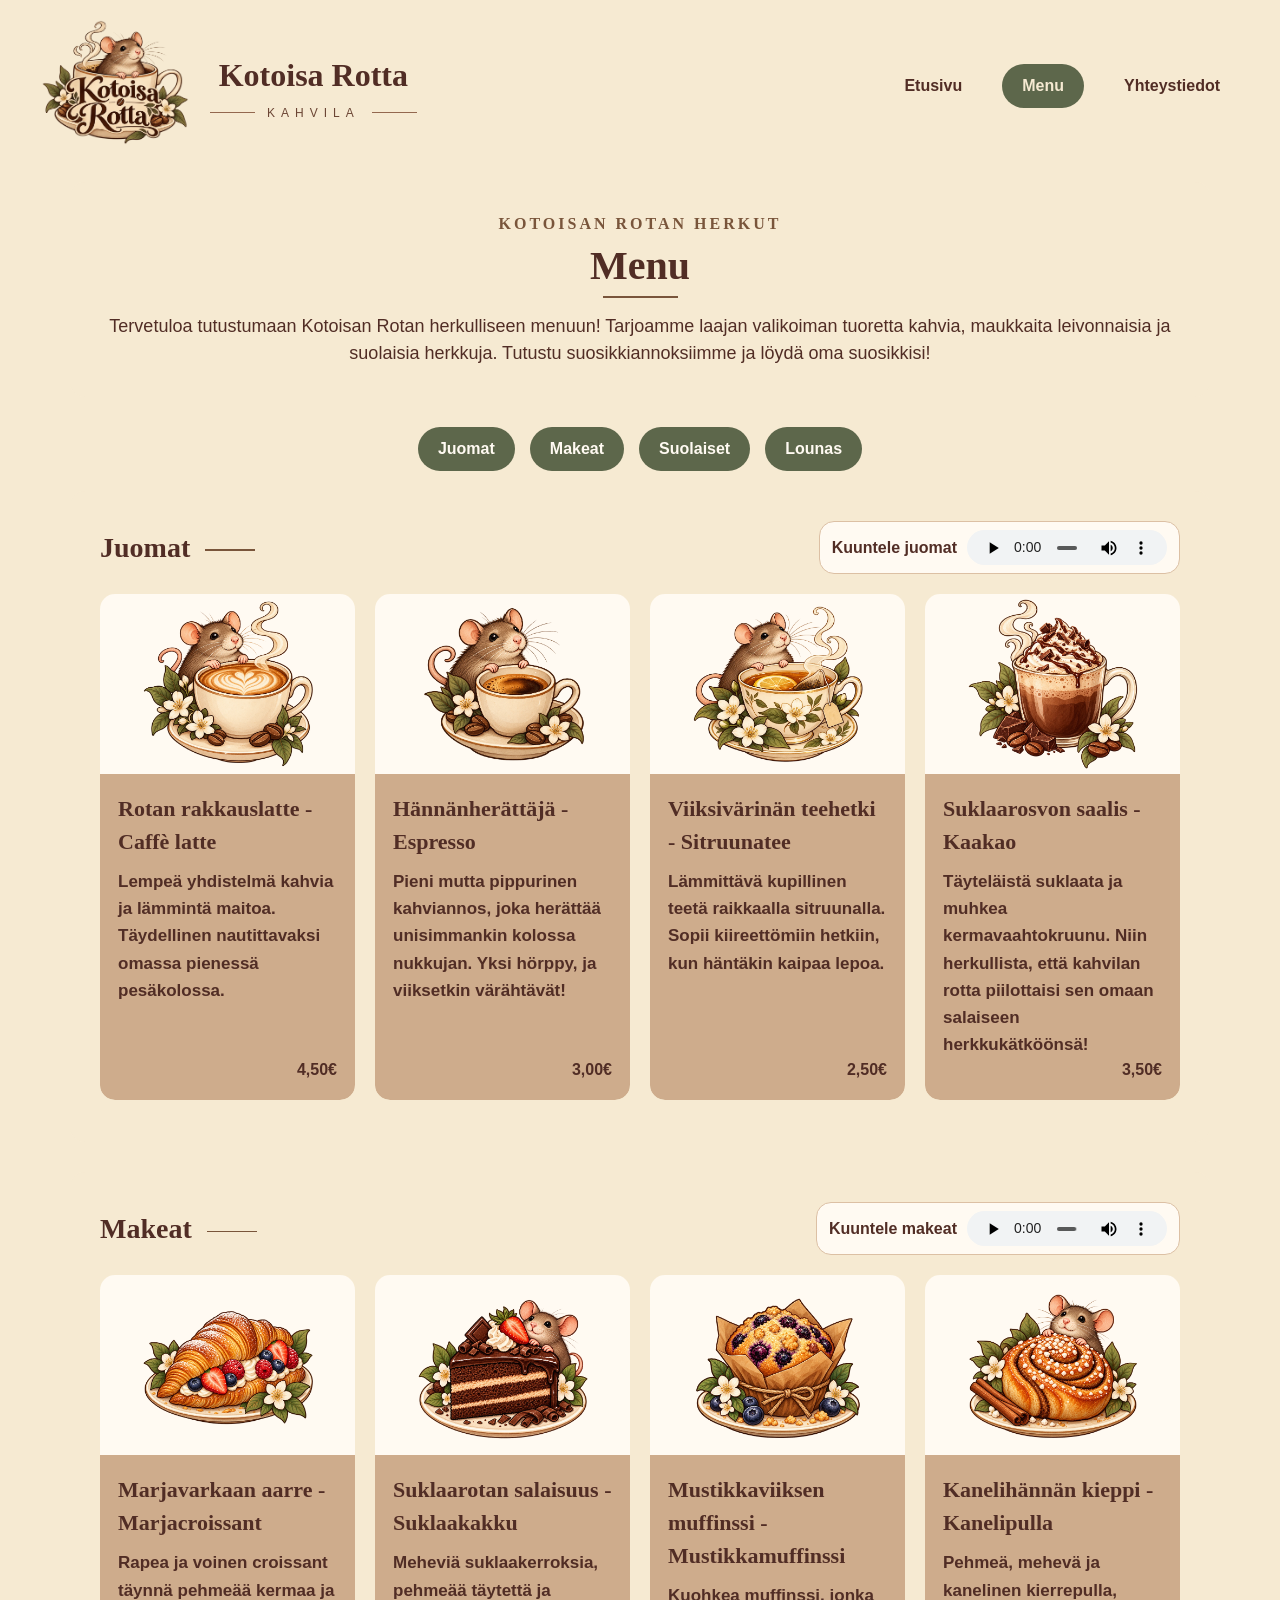
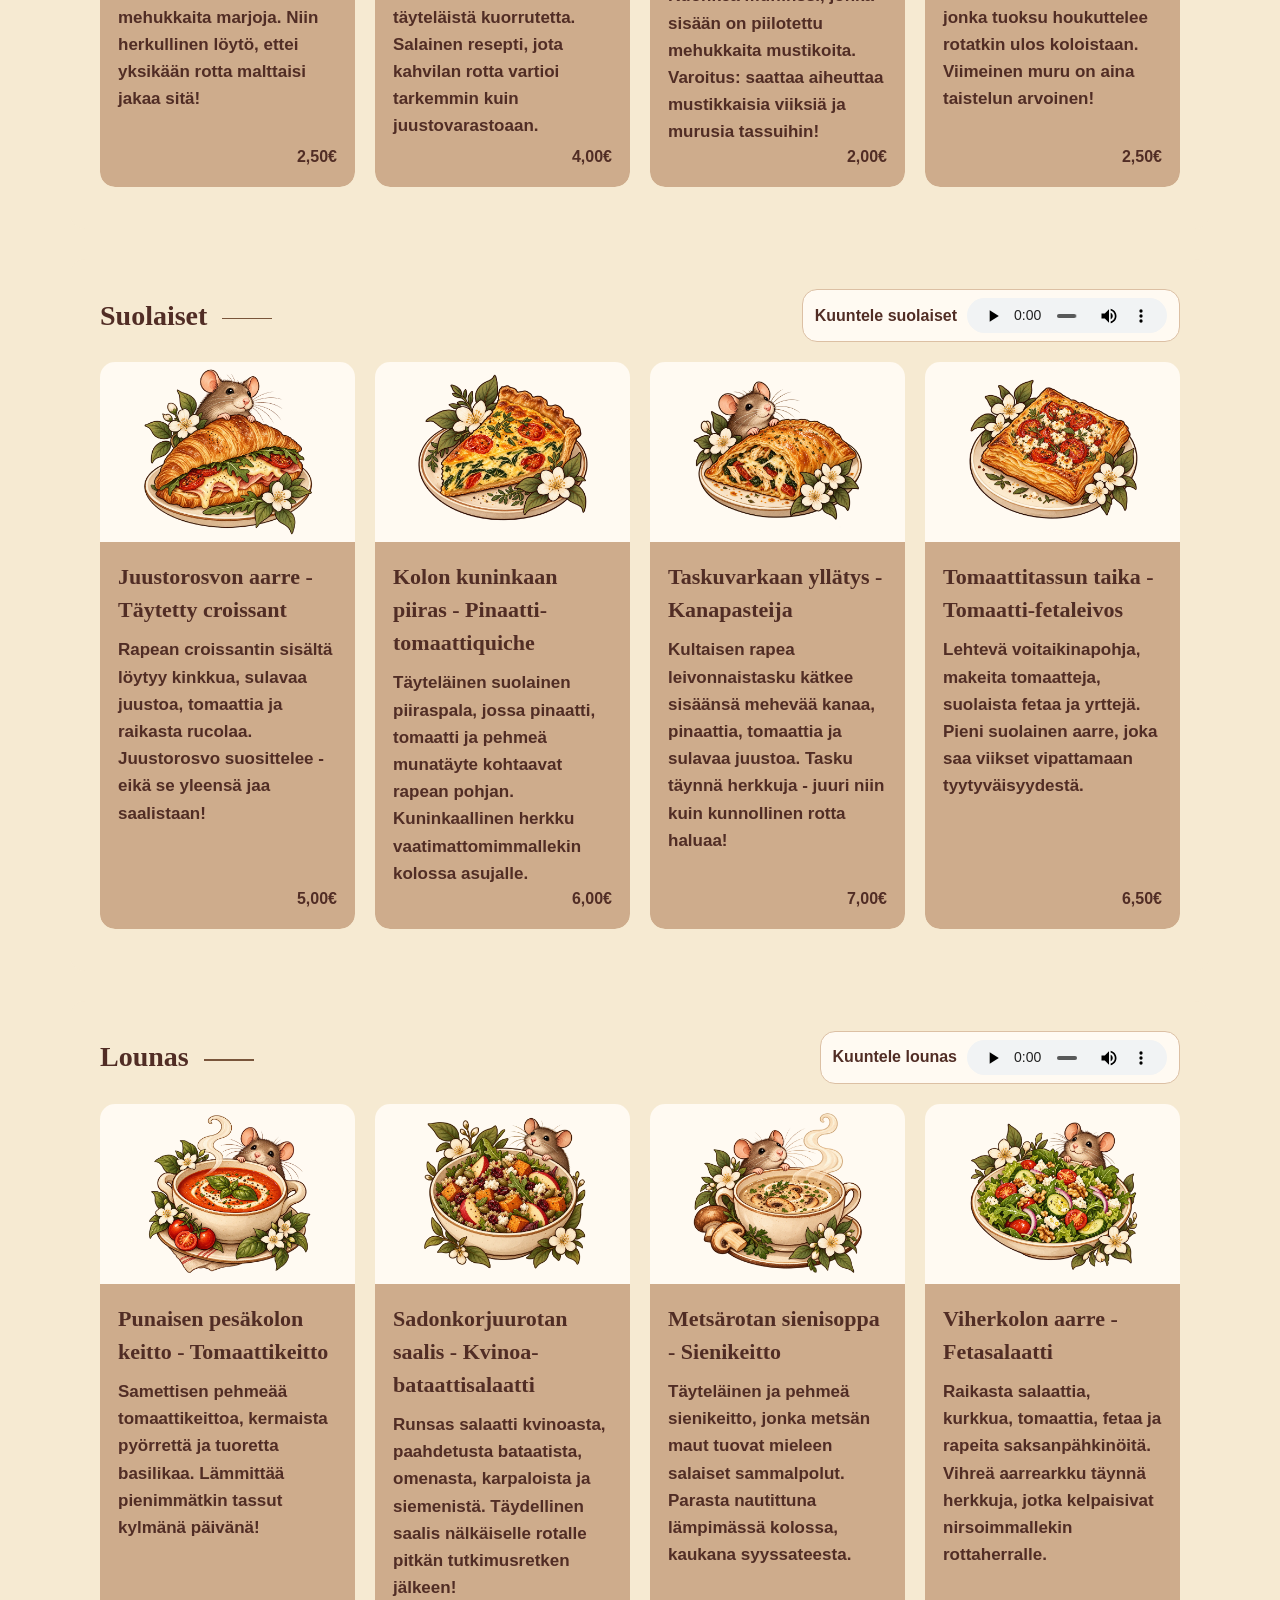
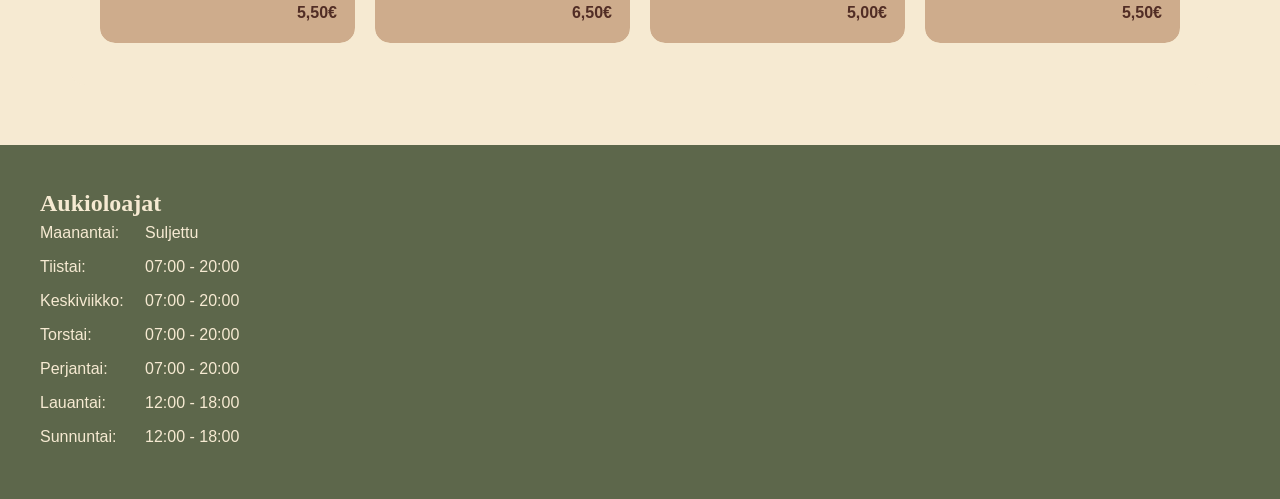
==== menu.html @ dfefd837 "muutettu menu ja yhteystiedot sivujen tekstit h3 -> p korostetekstiksi, muutettu myös tyylit css:ssä" ====
<!DOCTYPE html>
<html lang="fi">
<head>
    <meta charset="UTF-8">
    <meta name="viewport" content="width=device-width, initial-scale=1.0">
    <title>KotoisaRotta</title>
    <link rel="stylesheet" href="css/style.css">
</head>

<body>
    <header>

    <!-- Logo ja kahvilan nimi tulevat tässä. Näyttää hyvältä mutta ei varmasti paras tapa toteuttaa -->
        <div class="logo-alue">
            <a href="index.html">
                <img src="kuvat/Logo.webp" 
                alt="Kotoisa Rotta Logo"
                width="1254"
                height="1254">
            </a>
            <div class="logo-teksti"> 
                <h1>Kotoisa Rotta</h1>

                <div class="kahvila-rivi"> 
                    <span>KAHVILA</span>
                </div>
            </div>
        </div>


        <!-- class="active" Tarkoitus on että se näyttää aktiiviselta eli valitulta sivulta! -->
        <nav>
           <a href="index.html">Etusivu</a>
            <a class="active" href="menu.html">Menu</a>
            <a href="yhteystiedot.html">Yhteystiedot</a>
        </nav>
    </header>

    <main class="menu-sisalto">
    
        <!-- Menun esittely-->
        <section class="menu-esittely">
            <p class="koristeteksti">KOTOISAN ROTAN HERKUT</p>
            <h2>Menu</h2>
            <p>Tervetuloa tutustumaan Kotoisan Rotan herkulliseen menuun! 
                Tarjoamme laajan valikoiman tuoretta kahvia, maukkaita leivonnaisia ja suolaisia herkkuja. 
                Tutustu suosikkiannoksiimme ja löydä oma suosikkisi!</p>
        </section>

        <!-- Menu tuotekategoriat -->
        <nav class="menu-kategoriat" aria-label="Tuotekategoriat">
            <a href="#juomat">Juomat</a>
            <a href="#makeat">Makeat</a>
            <a href="#suolaiset">Suolaiset</a>
            <a href="#lounas">Lounas</a>
        </nav>

        <!--Juomat-->
        <section class="menu-osio" id="juomat">

            <div class="menu-otsikko">
                <h2>Juomat</h2>

                <!---Lisätään ääni-->
                <div class="menu-aanite">
                <span>Kuuntele juomat</span>
                
                <audio controls>
                    <source src="äänitteet/Juomat.mp3" type="audio/mpeg">
                    Selaimesi ei tue äänitteitä.
                </audio>
                </div>
            </div>

            <div class="menu-tuotteet">
                    <article class="tuotekortti">
                        <img src="kuvat/Menu/latte.webp" 
                        alt="Latte"
                        width="1254"
                        height="1254">
                        <div class="kortti-teksti">
                            <h3>Rotan rakkauslatte - Caffè latte</h3>
                            <p>Lempeä yhdistelmä kahvia ja lämmintä maitoa. 
                                Täydellinen nautittavaksi omassa pienessä pesäkolossa.</p>
                            <span class="hinta">4,50€</span>
                        </div>
                    </article>

                    <article class="tuotekortti">
                        <img src="kuvat/Menu/espresso.webp" 
                        alt="Espresso"
                        width="1254"
                        height="1254">
                        <div class="kortti-teksti">
                            <h3>Hännänherättäjä - Espresso</h3>
                            <p>Pieni mutta pippurinen kahviannos, joka herättää unisimmankin kolossa nukkujan. 
                                Yksi hörppy, ja viiksetkin värähtävät!</p>
                            <span class="hinta">3,00€</span>
                        </div>
                    </article>

                    <article class="tuotekortti">
                        <img src="kuvat/Menu/Tee.webp" 
                        alt="Tee"
                        width="1254"
                        height="1254">
                        <div class="kortti-teksti">
                            <h3>Viiksivärinän teehetki - Sitruunatee</h3>
                            <p>Lämmittävä kupillinen teetä raikkaalla sitruunalla. 
                                Sopii kiireettömiin hetkiin, kun häntäkin kaipaa lepoa.</p>
                            <span class="hinta">2,50€</span>
                        </div>
                    </article>

                    <article class="tuotekortti">
                        <img src="kuvat/Menu/kaakao.webp" 
                        alt="Kaakao"
                        width="1254"
                        height="1254">
                        <div class="kortti-teksti">
                            <h3>Suklaarosvon saalis - Kaakao</h3>
                            <p>Täyteläistä suklaata ja muhkea kermavaahtokruunu. 
                                Niin herkullista, että kahvilan rotta piilottaisi sen omaan salaiseen herkkukätköönsä!</p>
                            <span class="hinta">3,50€</span>
                        </div>
                    </article>
            </div>
        </section>

        <!-- Makeat -->
        <section class="menu-osio" id="makeat">

            <div class="menu-otsikko">
                <h2>Makeat</h2>

                <!---Lisätään ääni--->
                <div class="menu-aanite">
                    <span>Kuuntele makeat</span>
                
                    <audio controls>
                    <source src="äänitteet/Makeat.mp3" type="audio/mpeg">
                    Selaimesi ei tue äänitteitä.
                 </audio>
                </div>
            </div>
            <div class="menu-tuotteet">
                    <article class="tuotekortti">
                        <img src="kuvat/Menu/Croisantti.webp" 
                        alt="Croisantti"
                        width="1254"
                        height="1254">
                        <div class="kortti-teksti">
                            <h3>Marjavarkaan aarre - Marjacroissant</h3>
                            <p>Rapea ja voinen croissant täynnä pehmeää kermaa ja mehukkaita marjoja. 
                                Niin herkullinen löytö, ettei yksikään rotta malttaisi jakaa sitä!</p>
                            <span class="hinta">2,50€</span>
                        </div>
                    </article>

                    <article class="tuotekortti">
                        <img src="kuvat/Menu/Kakku.webp" 
                        alt="Suklaakakku"
                        width="1254"
                        height="1254">
                        <div class="kortti-teksti">
                            <h3>Suklaarotan salaisuus - Suklaakakku</h3>
                            <p>Meheviä suklaakerroksia, pehmeää täytettä ja täyteläistä kuorrutetta. 
                                Salainen resepti, jota kahvilan rotta vartioi tarkemmin kuin juustovarastoaan.</p>
                            <span class="hinta">4,00€</span>
                        </div>
                    </article>

                    <article class="tuotekortti">
                        <img src="kuvat/Menu/Muffini.webp" 
                        alt="Muffinssi"
                        width="1254"
                        height="1254">
                        <div class="kortti-teksti">
                            <h3>Mustikkaviiksen muffinssi - Mustikkamuffinssi</h3>
                            <p>Kuohkea muffinssi, jonka sisään on piilotettu mehukkaita mustikoita. 
                                Varoitus: saattaa aiheuttaa mustikkaisia viiksiä ja murusia tassuihin!</p>
                            <span class="hinta">2,00€</span>
                        </div>
                    </article>

                    <article class="tuotekortti">
                        <img src="kuvat/Menu/Pulla.webp" 
                        alt="Pulla"
                        width="1254"
                        height="1254">
                        <div class="kortti-teksti">
                            <h3>Kanelihännän kieppi - Kanelipulla</h3>
                            <p>Pehmeä, mehevä ja kanelinen kierrepulla, jonka tuoksu houkuttelee rotatkin ulos koloistaan. 
                                Viimeinen muru on aina taistelun arvoinen!</p>
                            <span class="hinta">2,50€</span>
                        </div>
                    </article>
            </div>
        </section>

        <!-- Suolaiset -->
        <section class="menu-osio" id="suolaiset">
            <div class="menu-otsikko">
                <h2>Suolaiset</h2>
                <!---Lisätään ääni--->
           
                <div class="menu-aanite">
                    <span>Kuuntele suolaiset</span>
                
                    <audio controls>
                    <source src="äänitteet/Suolaiset.mp3" type="audio/mpeg">
                    Selaimesi ei tue äänitteitä.
                    </audio>
                </div>
            </div>

            <div class="menu-tuotteet">
                    <article class="tuotekortti">
                        <img src="kuvat/Menu/SuolainenCroisantti.webp" 
                        alt="SuolainenCroisantti"
                        width="1254"
                        height="1254">
                        <div class="kortti-teksti">
                            <h3>Juustorosvon aarre - Täytetty croissant</h3>
                            <p>Rapean croissantin sisältä löytyy kinkkua, sulavaa juustoa, tomaattia ja raikasta rucolaa. 
                                Juustorosvo suosittelee - eikä se yleensä jaa saalistaan!</p>
                            <span class="hinta">5,00€</span>
                        </div>
                    </article>

                    <article class="tuotekortti">
                        <img src="kuvat/Menu/Quiche.webp" 
                        alt="Quiche"
                        width="1254"
                        height="1254">
                        <div class="kortti-teksti">
                            <h3>Kolon kuninkaan piiras - Pinaatti-tomaattiquiche</h3>
                            <p>Täyteläinen suolainen piiraspala, jossa pinaatti, tomaatti ja pehmeä munatäyte kohtaavat rapean pohjan.
                                Kuninkaallinen herkku vaatimattomimmallekin kolossa asujalle.</p>
                            <span class="hinta">6,00€</span>
                        </div>
                    </article>

                    <article class="tuotekortti">
                        <img src="kuvat/Menu/tasku.webp" 
                        alt="Tasku"
                        width="1254"
                        height="1254">
                        <div class="kortti-teksti">
                            <h3>Taskuvarkaan yllätys - Kanapasteija</h3>
                            <p>Kultaisen rapea leivonnaistasku kätkee sisäänsä mehevää kanaa, pinaattia, tomaattia ja sulavaa juustoa. 
                             Tasku täynnä herkkuja - juuri niin kuin kunnollinen rotta haluaa!</p>
                            <span class="hinta">7,00€</span>
                        </div>
                    </article>

                    <article class="tuotekortti">
                        <img src="kuvat/Menu/TomattiFetaLeivos.webp" 
                        alt="TomattiFetaLeivos"
                        width="1254"
                        height="1254">
                        <div class="kortti-teksti">
                            <h3>Tomaattitassun taika - Tomaatti-fetaleivos</h3>
                            <p>Lehtevä voitaikinapohja, makeita tomaatteja, suolaista fetaa ja yrttejä.
                                 Pieni suolainen aarre, joka saa viikset vipattamaan tyytyväisyydestä.</p>
                            <span class="hinta">6,50€</span>
                        </div>
                    </article>
            </div>
        </section>

        <!-- Lounas -->
        <section class="menu-osio" id="lounas">
            <div class="menu-otsikko">
                <h2>Lounas</h2>

                <!---Lisätään ääni--->
                <div class="menu-aanite">
                    <span>Kuuntele lounas</span>
                    
                    <audio controls>
                        <source src="äänitteet/Lounas.mp3" type="audio/mpeg">
                        Selaimesi ei tue äänitteitä.
                    </audio>
                </div>
            </div>

            <div class="menu-tuotteet">
                    <article class="tuotekortti">
                        <img src="kuvat/Menu/tomaattikeitto.webp" 
                        alt="Tomaattikeitto"
                        width="1254"
                        height="1254">
                        <div class="kortti-teksti">
                            <h3>Punaisen pesäkolon keitto - Tomaattikeitto</h3>
                            <p>Samettisen pehmeää tomaattikeittoa, kermaista pyörrettä ja tuoretta basilikaa.
                                Lämmittää pienimmätkin tassut kylmänä päivänä!</p>
                            <span class="hinta">5,50€</span>
                        </div>
                    </article>

                    <article class="tuotekortti">
                        <img src="kuvat/Menu/syyssalaatti.webp" 
                        alt="Syyssalaatti"
                        width="1254"
                        height="1254">
                        <div class="kortti-teksti">
                            <h3>Sadonkorjuurotan saalis - Kvinoa-bataattisalaatti</h3>
                            <p>Runsas salaatti kvinoasta, paahdetusta bataatista, omenasta, karpaloista ja siemenistä. 
                                Täydellinen saalis nälkäiselle rotalle pitkän tutkimusretken jälkeen!</p>
                            <span class="hinta">6,50€</span>
                        </div>
                    </article>

                    <article class="tuotekortti">
                        <img src="kuvat/Menu/Sienikeitt.webp" 
                        alt="Sienikeitto"
                        width="1254"
                        height="1254">
                        <div class="kortti-teksti">
                            <h3>Metsärotan sienisoppa - Sienikeitto</h3>
                            <p>Täyteläinen ja pehmeä sienikeitto, jonka metsän maut tuovat mieleen salaiset sammalpolut. 
                                Parasta nautittuna lämpimässä kolossa, kaukana syyssateesta.</p>
                            <span class="hinta">5,00€</span>
                        </div>
                    </article>

                    <article class="tuotekortti">
                        <img src="kuvat/Menu/salaatti.webp" 
                        alt="Salaatti"
                        width="1254"
                        height="1254">
                        <div class="kortti-teksti">
                            <h3>Viherkolon aarre - Fetasalaatti</h3>
                            <p>Raikasta salaattia, kurkkua, tomaattia, fetaa ja rapeita saksanpähkinöitä. 
                                Vihreä aarrearkku täynnä herkkuja, jotka kelpaisivat nirsoimmallekin rottaherralle.</p>
                            <span class="hinta">5,50€</span>
                        </div>
                    </article>
            </div>
        </section>
      
    
    </main>



    <footer>
        <h3>Aukioloajat</h3>
        <ol>
            <li><span>Maanantai:</span> <span>Suljettu</span></li>
            <li><span>Tiistai:</span> <span>07:00 - 20:00</span></li>
            <li><span>Keskiviikko:</span> <span>07:00 - 20:00</span></li>
            <li><span>Torstai:</span> <span>07:00 - 20:00</span></li>
            <li><span>Perjantai:</span> <span>07:00 - 20:00</span></li>
            <li><span>Lauantai:</span> <span>12:00 - 18:00</span></li>
            <li><span>Sunnuntai:</span> <span>12:00 - 18:00</span></li>
        </ol>
    </footer>   


</body>
</html>
---- css/style.css ----
/*----------------------------------------------------------------
Perusmuotoilu
----------------------------------------------------------------*/
 
* { 
    box-sizing: border-box; 
    margin: 0; 
    padding: 0; 
} 

/*Pehmeä vieritys neettisivunsisäisille linkeille*/

html {
    scroll-behavior: smooth;
} 

body {  
    font-family: Arial, Helvetica, sans-serif; 
    line-height: 1.5; 
    background-color: #f6ead2; 
    color: #512d25; 

} 



/* tekstit */
h1, h2, h3 {
    font-family: Georgia, "Times New Roman", serif;
    color: #512d25;
}

h1 {
    font-size: 32px;
}

h2 {
    font-size: 28px;
}

h3 {
    font-size: 24px;
}

/*----------------------------------------------------------------
Header
----------------------------------------------------------------*/
 
header { 
    background-color: #f6ead2; 
    padding: 20px 40px 0; 
    display: flex; 
    justify-content: space-between; 
    align-items: center; 
    flex-wrap: wrap;
} 
 

/* Logo ja kahvila nimi */ 
  
.logo-alue { 
    display: flex; 
    align-items: center; 
    gap: 20px;
    flex-wrap: wrap;
} 
 
.logo-alue img { 
    width: 150px;
    max-width: 25vw; 
    height: auto; 
    object-fit: contain; 
 
} 
 
.logo-teksti { 
    display: flex; 
    flex-direction: column; 
    align-items: center; 
} 


/*kavila teksti otsikon alle. en ole varma onko oikein*/ 

.kahvila-rivi { 
    display: flex; 
    align-items: center; 
    justify-content: center; 
 
    gap: 12px; 
 
    margin-top: 5px; 
} 
 
.kahvila-rivi::before, 
.kahvila-rivi::after { 
    content: ""; 
 
    width: 45px; 
    height: 1px; 
 
    background-color: #93684f; 
} 
 
.kahvila-rivi span { 
    color: #6b4534; 
 
    font-size: 12px; 
    letter-spacing: 6px; 
} 

/* Navigaatio (Etusivu, menu, yhteystiedot) */ 
 
nav { 
    display: flex; 
    align-items: center; 
    gap: 20px; 
    flex-wrap: wrap;
} 
 
nav a { 
    display: inline-block;  
    text-decoration: none; 
    font-weight: bold; 
    color: #512d25; 
    padding: 10px 20px; 
    border-radius: 25px; 
 
} 
 
nav a.active { 
    background-color: #5d674b; 
    color: #f6ead2; 
} 


/* Yleiset sisältöalueet */ 
 
main { 
    width: 100%;
    margin: 0; 
    padding: 0;
}
 
section { 
    background-color: #fffaf2; 
    padding: 30px; 
    margin-bottom: 30px; 
    border: 1px solid #dcc0a4; 
    border-radius: 15px; 
}


/*----------------------------------------------------------------
Etusivu
----------------------------------------------------------------*/

/* Esittelyalue */

.esittely {
    position: relative;
    width: 100%;
    padding: 0;
    border: none;
    border-radius: 0 0 70px 70px;
    
    overflow: hidden;
    min-height: 450px;
    display: flex;
    margin-top: 8px;
}

/* Esittelyalueen kuva */

.esittely img {
    position: absolute;
    display: block;
    width: 100%;
    height: 100%;
    top: 0;
    left: 0;
    object-fit: cover;
}

/* Kuvan päälle tuleva teksti */

.esittely-teksti {
    position: relative;
    z-index: 1;

    width: 100%;
    max-width: 650px;

    display: flex;
    flex-direction: column;
    justify-content: center;
    align-items: flex-start;

    padding: 40px;

    background-color: rgba(40, 25, 15, 0.35);
    color: #fffaf2;
    text-shadow: 2px 2px 5px rgba(0, 0, 0, 0.9);
}


/* Esittelyalueen teksti otsikko */
.esittely-teksti h2 {
    color: #fffaf2;
    font-size: 36px;
    margin-bottom: 15px;
}

.esittely-teksti h3 {
    color: rgba(255, 250, 242, 0.75);
    font-size: 18px;
    letter-spacing: 4px;
    margin-bottom: 12px;
    text-transform: uppercase;
}

/*Luodaan oma tekstiluokka tervetuloa*/
.esittely-teksti .tervetuloa {
    font-family: Georgia, "Times New Roman", serif;
    font-size: 14px;
    font-weight: bold;
    letter-spacing: 3px;
    color: #fffaf2;
    margin-bottom: 12px;
    text-transform: uppercase;
}


/* Esittelyalueen teksti otsikon jälkeinen viiva*/
.esittely-teksti .tervetuloa::after {
    content: "";
    display: inline-block;
    width: 50px;
    height: 1.5px;
    background-color: #fffaf2;
    margin-left: 15px;
    vertical-align: middle;
}

/* Esittelyalueen teksti kappale */
.esittely-teksti p {
    font-size: 18px;
    line-height: 1.5;
    margin-bottom: 15px;
}

/* Menu-linkki */

.esittely-teksti a {
    display: inline-block;
    margin-top: 20px;
    padding: 10px 20px;

    background-color: #5d674b;
    color: #fffaf2;
    text-decoration: none;
    border-radius: 25px;
}


/* Tuotekortit */

/*suosikit-osio*/
.suosikit {
    background-color: #f6ead2;
    padding: 40px;
    border: none;
}

/*otsikot ja muut tekstit*/
.suosikki-otsikko {
    display: grid;
    grid-template-columns: 2fr 1fr;
    gap: 30px;
    align-items: center;
    margin-bottom: 25px;
}

.suosikki-otsikko h2 {
    font-size: 36px;
    
}

.suosikki-otsikko h3 {
    font-size: 14px;
    letter-spacing: 3px;
    color:#79553b;
}

.suosikki-otsikko h3::after {
    content: "";
    display: inline-block;
    width: 50px;
    height: 1.5px;
    background-color: #79553b;
    margin-left: 15px;
    vertical-align: middle;
}

.suosikki-otsikko p {
    font-size: 16px;
}


/*tuote karuselli*/
.karuselli {
    position: relative;
    width: 100%;
}

/* Tuotekorttien grid */

.tuotekortit {
    display: grid;
    grid-auto-flow: column;
    grid-auto-columns: max(260px, calc((100% - 60px) / 4));
    gap: 20px;

    overflow-x: auto;
    scroll-snap-type: x mandatory;
    scroll-behavior: smooth;

    padding-bottom: 12px;

    scrollbar-width: thin;
    scrollbar-color: #5d674b #f6ead2;
}

/* Vierityspalkin ulkoasu */

.tuotekortit::-webkit-scrollbar {
    height: 6px;
}

.tuotekortit::-webkit-scrollbar-track {
    background-color: #f6ead2;
}

.tuotekortit::-webkit-scrollbar-thumb {
    background-color: #5d674b;
    border-radius: 10px;
}

.tuotekortit::-webkit-scrollbar-thumb:hover {
    background-color: #6b4534;
}


/* Tuotekortit */
.tuotekortti {

    display: flex;
    flex-direction: column;
    background-color: transparent;
    border-radius: 15px;
    overflow: hidden;
}

/* Tuotekortin kuva */
.tuotekortti img {
    display: block;
    width: 100%;
    height: 180px;
    object-fit: contain;
    background-color: #fffaf2;
    padding: 5px;
}

/*Tuotekortin tekstiruutu*/
.kortti-teksti {
    background-color: #bd926db0;
    padding: 18px;
    min-height: 150px;
    border-radius: 0 0 15px 15px;
    flex: 1;
    display: flex;
    flex-direction: column;
}

/*tuoteekortin hinnat*/
.hinta {
    display: block;
    margin-top: auto;
    text-align: right;
    font-weight: bold;
}

.tuotekortti h3 {
    font-size: 22px;
    margin-bottom: 10px;
    color: #512d25;
}

.tuotekortti p {
    font-size: 17px;
    line-height: 1.6;
    margin: 0;
    font-weight: bold;
}


/*----------------------------------------------------------------
Menu
----------------------------------------------------------------*/

.menu-sisalto {
    width: 100%;
    max-width: 1200px;
    margin: 0 auto;
    padding: 30px;
}

.menu-esittely {
    text-align: center;
    background-color: #f6ead2;
    border: none;
}
    


/*Tekstit menu sivulla*/


.menu-esittely .koristeteksti {
    font-family: Georgia, "Times New Roman", serif;
    font-size: 16px;
    font-weight: bold;
    letter-spacing: 3px;
    color: #79553b;
}

.menu-esittely h3 {
    font-size: 16px;
    letter-spacing: 3px;
    color: #79553b;
    margin-bottom: 10px;
}

.menu-esittely h2 {
    font-size: 40px;
    margin-bottom: 10px;
}

/* Menu-pääotsikon viiva */
.menu-esittely h2::after {
    content: "";
    display: block;
    width: 75px;
    height: 2px;
    background-color: #79553b;
    margin: 0 auto 15px;
}

.menu-esittely p {
    font-size: 18px;
}




/* Tuotekategoriat */

.menu-kategoriat {
    display: flex;
    flex-wrap: wrap;
    justify-content: center;
    gap: 15px;
    margin-bottom: 20px;
}

.menu-kategoriat a {
    
    background-color: #5d674b;
    color: #fffaf2;
   
}

/* yksittäinen tuoteryhmä */

.menu-osio {
    background-color: #f6ead2;
    border: none;
}

.menu-osio h2 {
    margin-bottom: 25px;
}

/* Menu-otsikoiden viiva */
.menu-osio h2::after {
    content: "";
    display: inline-block;
    width: 50px;
    height: 1.5px;
    background-color: #79553b;
    margin-left: 15px;
    vertical-align: middle;
}

/* tuotteiden grid */

.menu-tuotteet {
    display: grid;
    grid-auto-flow: column;
    grid-auto-columns: max(200px, calc((100% - 60px) / 4));
    gap: 20px;

    overflow-x: auto;
    scroll-snap-type: x mandatory;
    scroll-behavior: smooth;

    padding-bottom: 12px;

    scrollbar-width: thin;
    scrollbar-color: #5d674b #f6ead2;
}

/* Menu äänitteet */

.menu-otsikko {
    display: flex;
    align-items: center;
    justify-content: space-between;
    flex-wrap: wrap;
    gap: 15px;
    margin-bottom: 20px;
}

.menu-otsikko h2 {
    margin: 0;
    white-space: nowrap;
}

.menu-aanite {
    display: flex;
    align-items: center;
    gap: 10px;
    margin-left: auto;

    background-color: #fffaf2;
    padding: 8px 12px;
    border: 1px solid #dcc0a4;
    border-radius: 15px;
}

.menu-aanite span {
    font-size: 16px;
    font-weight: bold;
    color: #512d25;
    white-space: nowrap;
    margin-bottom: 0px;
}

.menu-aanite audio {
    width: 200px;
    height: 35px;
}



/*----------------------------------------------------------------
Yhteystiedot
----------------------------------------------------------------*/

/* yhteystiedot sisältö */
.yhteystiedot-sisalto {
    width: 100%;
    max-width: 1200px;
    margin: 0 auto;
    padding: 30px;
}

/*Sivu esittely */
.yhteystiedot-esittely {
    text-align: center;
    background-color: #f6ead2;
    border: none;
}

/* Tekstit yhteystiedot sivulla */

/* Yhteystiedot-sivun koristeellinen teksti */
.yhteystiedot-esittely .koristeteksti {
    font-family: Georgia, "Times New Roman", serif;
    font-size: 16px;
    font-weight: bold;
    letter-spacing: 3px;
    color: #79553b;
}


.yhteystiedot-esittely h2 {
    font-size: 40px;
    margin-bottom: 10px;
}

/* Yhteystiedot-otsikon viiva */
.yhteystiedot-esittely h2::after {
    content: "";
    display: block;
    width: 75px;
    height: 2px;
    background-color: #79553b;
    margin: 0 auto 15px;
}

.yhteystiedot-esittely p {
    font-size: 18px;
}

/* Yhteystietojen pääasettelu Flexboxilla */
.yhteystiedot-flex {
    display: flex;
    flex-wrap: wrap;
    gap: 20px;

    background-color: #f6ead2;
    border: none;
    padding: 0;
}

/* Vasemman ja oikean sisältöalueen leveydet */

.lomake-laatikko,
.yhteystiedot-oikea {
    flex: 1;
    min-width: 250px;
}


/*Laatikot oikealla*/
.yhteystiedot-oikea {
    display: flex;
    flex-direction: column;
    gap: 15px;
}


/* Yhteystiedot laatikot */

.yhteystiedot-laatikko {
    background-color: #fffaf2;
    border: 1px solid #dcc0a4;
    border-radius: 15px;
    padding: 20px;
}

.yhteystiedot-laatikko h3 {
    font-size: 24px;
    margin-bottom: 20px;
}

.yhteystiedot-laatikko p {
    font-size: 16px;
    line-height: 15px;
}

/*Lomake*/


/*lomakeen laatikko*/
.lomake-laatikko {
    background-color: #fffaf2;
    border: 1px solid #dcc0a4;
    border-radius: 15px;
    padding: 20px;
}
.lomake-laatikko h3 {
    margin-bottom: 15px;
}

/*Lomakkeen sijainti laatikon sisällä*/
.lomake-laatikko form {
    margin-top: 20px;
}

/*Lomakkeen kenttäryhmä*/
.lomake-laatikko fieldset {
    background-color: #f6ead2;
    border: 1px solid #dcc0a4;
    border-radius: 10px;
    padding: 16px;
}

/*kenttäryhmän otsikko*/
.lomake-laatikko legend {
    font-weight: bold;
    color: #512d25;
    padding: 0 8px;
}

/*Lomakkeen yksittäiet kentät*/
.kentta {
    margin-bottom: 15px;
}

/*Kentän nimi testikentän yläpuolella*/
.kentta label {
    display: block;
    font-weight: bold;
    margin-bottom: 5px;
}

/*tekstikeenttien ulokoasu*/
.lomake-laatikko input,
.lomake-laatikko select,
.lomake-laatikko textarea {
    display: block;
    width: 100%;
    padding: 10px;

    background-color: #fffaf2;
    border: 1px solid #dcc0a4;
    border-radius: 8px;

    font-family: Arial, Helvetica, sans-serif;
    font-size: 16px;
}

/*pakollisen kentän tähti */
.pakollinen {
    color: #a11c24;
}

/*Painikkeiden aseteelu*/
.painikkeet {
    display: flex;
    flex-wrap: wrap;
    gap: 10px;
    margin-top: 10px;
} 

/*lähetä painike*/
.lomake-laatikko button {
    padding: 10px 18px;
    background-color: #5d674b;
    color: #fffaf2;
    border: none;
    border-radius: 10px;
    cursor: pointer;
}

/*Painike hiiren olleessa sen päällä*/

.lomake-laatikko button:hover {
    background-color: #6b4534;
}

/*Tyhjennä painike*/
.lomake-laatikko .tyhjenna {
    background-color: #fffaf2;
    color: #512d25;
    border: 1px solid #5d674b;
}

.lomake-laatikko .tyhjenna:hover {
    background-color: #5d674b;
    color: #fffaf2;
   
}


/* Aukioloajat */

.aukioloajat-laatikko {
    background-color: #fffaf2;
    border: 1px solid #dcc0a4;
    border-radius: 15px;
    padding: 20px;
}

.aukioloajat {
   list-style: none;
}

.aukioloajat li {
    display: grid;
    grid-template-columns: 1fr 1fr;
    gap: 10px;
    margin-bottom: 12px;
}

.yhteystiedot-esittely li span:last-child {
    text-align: right;
}

/* Arvostelut */

.arvostelut {
    background-color: #f6ead2;
    border: none;
    text-align: center;
}

.arvostelut h2 {
    font-size: 32px;
    margin-bottom: 10px;
}

arvostelut p {
    margin-bottom: 20px;
}

/* Arvostelut otsikon viiva */
.arvostelut h2::after {
    content: "";
    display: block;
    width: 75px;
    height: 2px;
    background-color: #79553b;
    margin: 0 auto 15px;
}


/*Taulukon ulkoasu*/


/* taulukon ulkoreuna */
.arvostelut-taulukko {
    border: 1px solid #dcc0a4;
    border-radius: 15px;
    overflow-x: auto;
}

/* taulukon tausta ja leveys*/
.arvostelut table {
    width: 100%;
    border-collapse: collapse;
    background-color: #fffaf2;
}

/*taulukon solut*/
.arvostelut th,
.arvostelut td {
    padding: 18px;
    text-align: left;
    border-bottom: 1px solid #dcc0a4;
}

/* otsikko sivit */
.arvostelut thead {
    background-color: #ead8bc;
    color: #512d25;
}

/*joka toinen arvostelurivi on eri värinen*/
.arvostelut tbody tr:nth-child(even) {
    background-color: #f6ead2;
}

/*Viimeisen rivin alareuna ei näy*/
.arvostelut tbody tr:last-child td {
    border-bottom: none;
}




/*----------------------------------------------------------------
Footer
----------------------------------------------------------------*/
 
footer { 
    width: 100%; 
    background-color: #5d674b; 
    color: #f6ead2; 
    padding: 40px; 
    margin-top: 0; 
 
} 
 
footer h3 { 
    color: #f6ead2; 
}

/* Footterissa olevat aukiolojat */
footer ol { 
    list-style: none; 
    padding-left: 0; 
}

footer li { 
    margin-bottom: 10px; 
    display: grid; 
    grid-template-columns: 100px 1fr; 
    gap: 5px; 
}



img {
    max-width: 100%;
    height: auto;
}
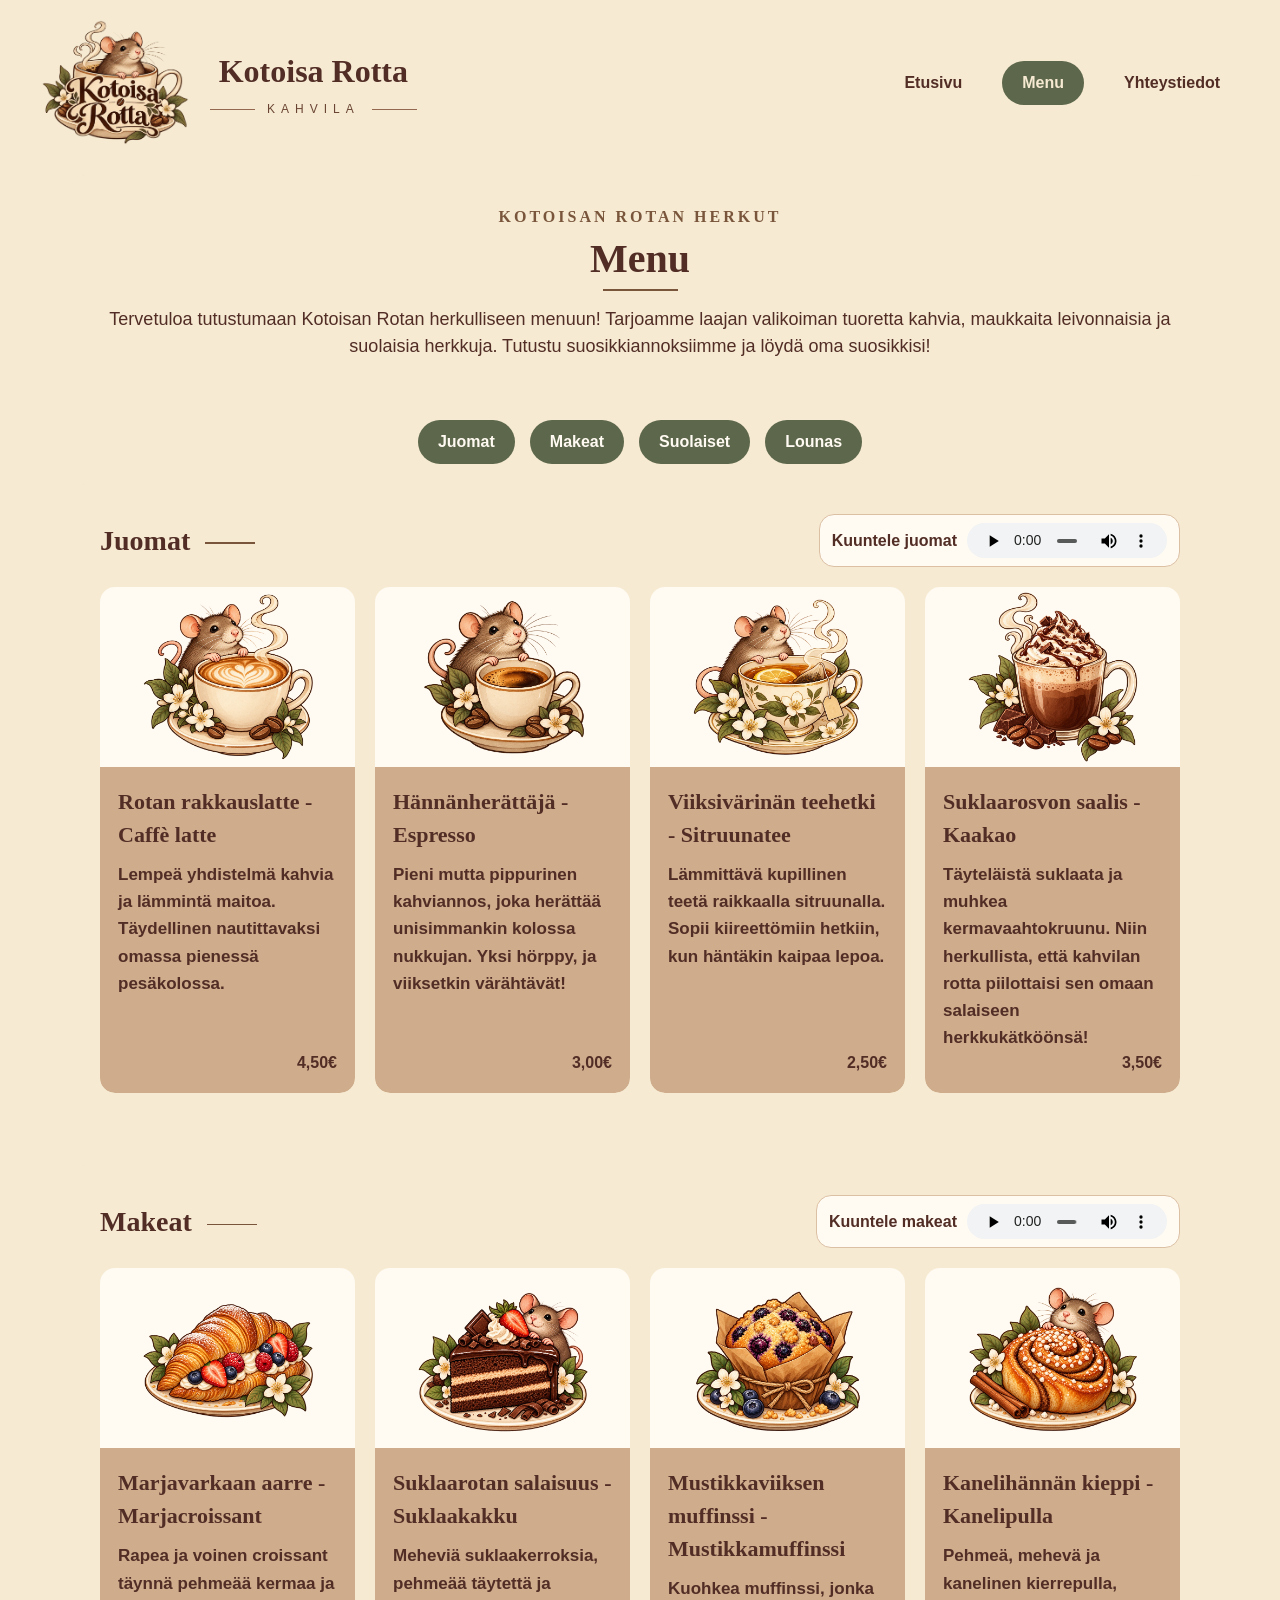
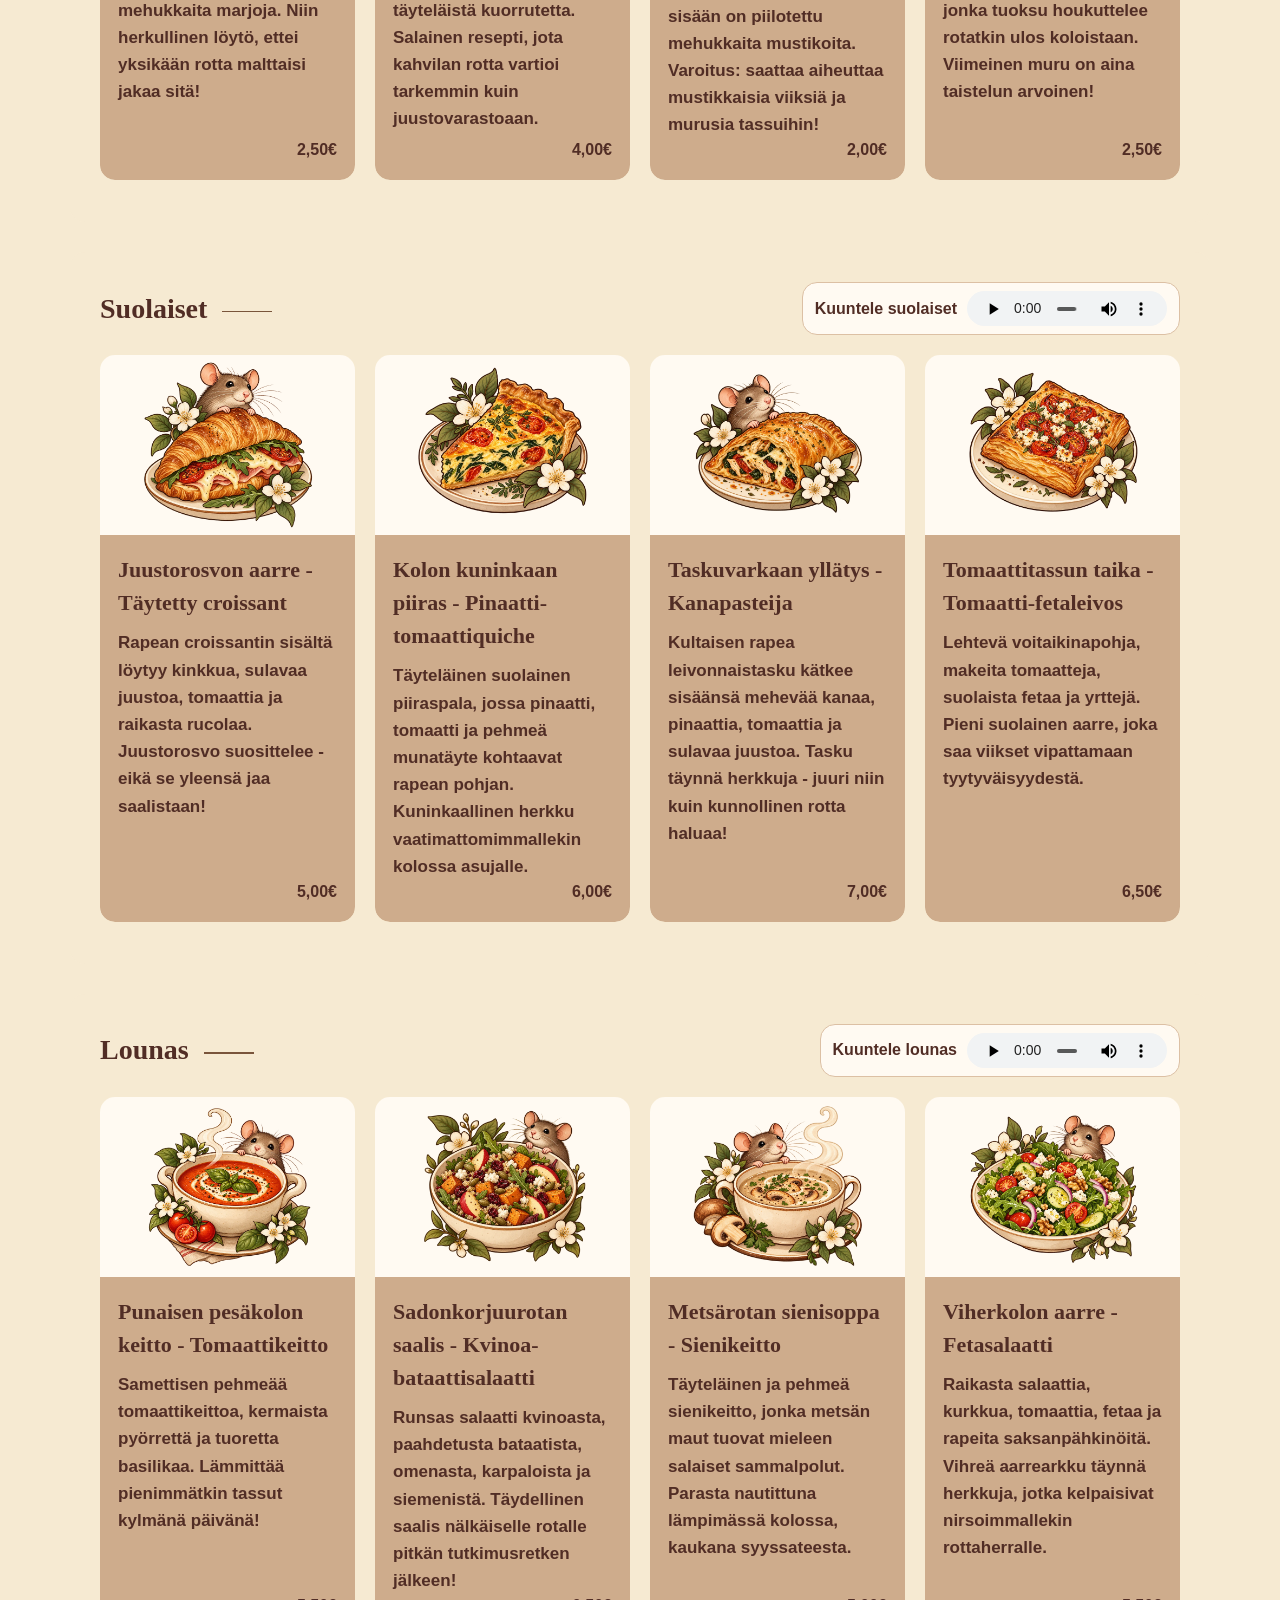
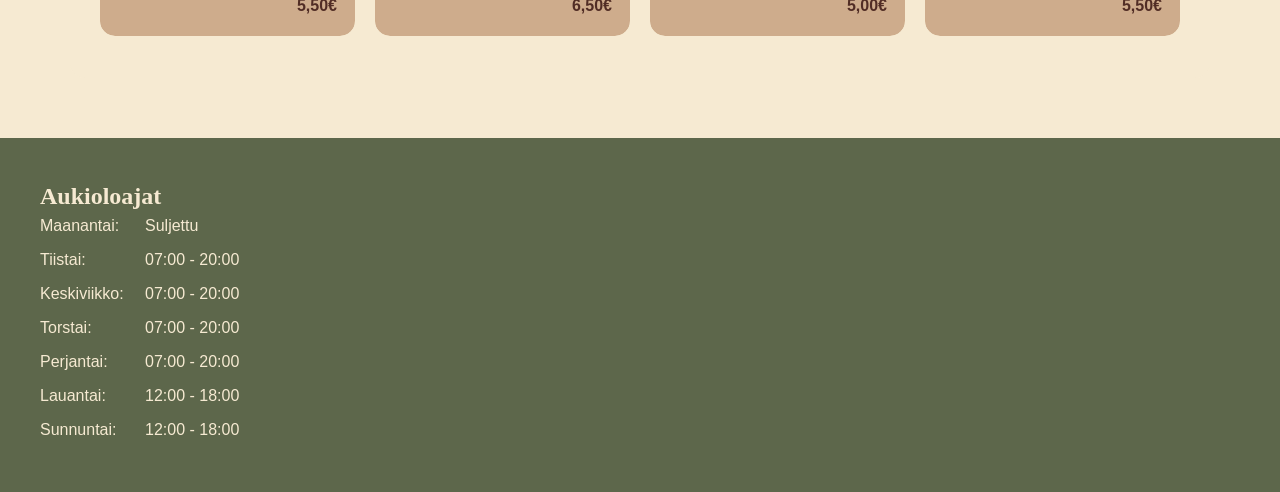
==== commit a896de90: "Poistettu etusuvylinkki logosta" ====
--- a/menu.html
+++ b/menu.html
@@ -12,15 +12,14 @@
 
     <!-- Logo ja kahvilan nimi tulevat tässä. Näyttää hyvältä mutta ei varmasti paras tapa toteuttaa -->
         <div class="logo-alue">
-            <a href="index.html">
+            
                 <img src="kuvat/Logo.webp" 
                 alt="Kotoisa Rotta Logo"
                 width="1254"
                 height="1254">
-            </a>
+
             <div class="logo-teksti"> 
                 <h1>Kotoisa Rotta</h1>
-
                 <div class="kahvila-rivi"> 
                     <span>KAHVILA</span>
                 </div>
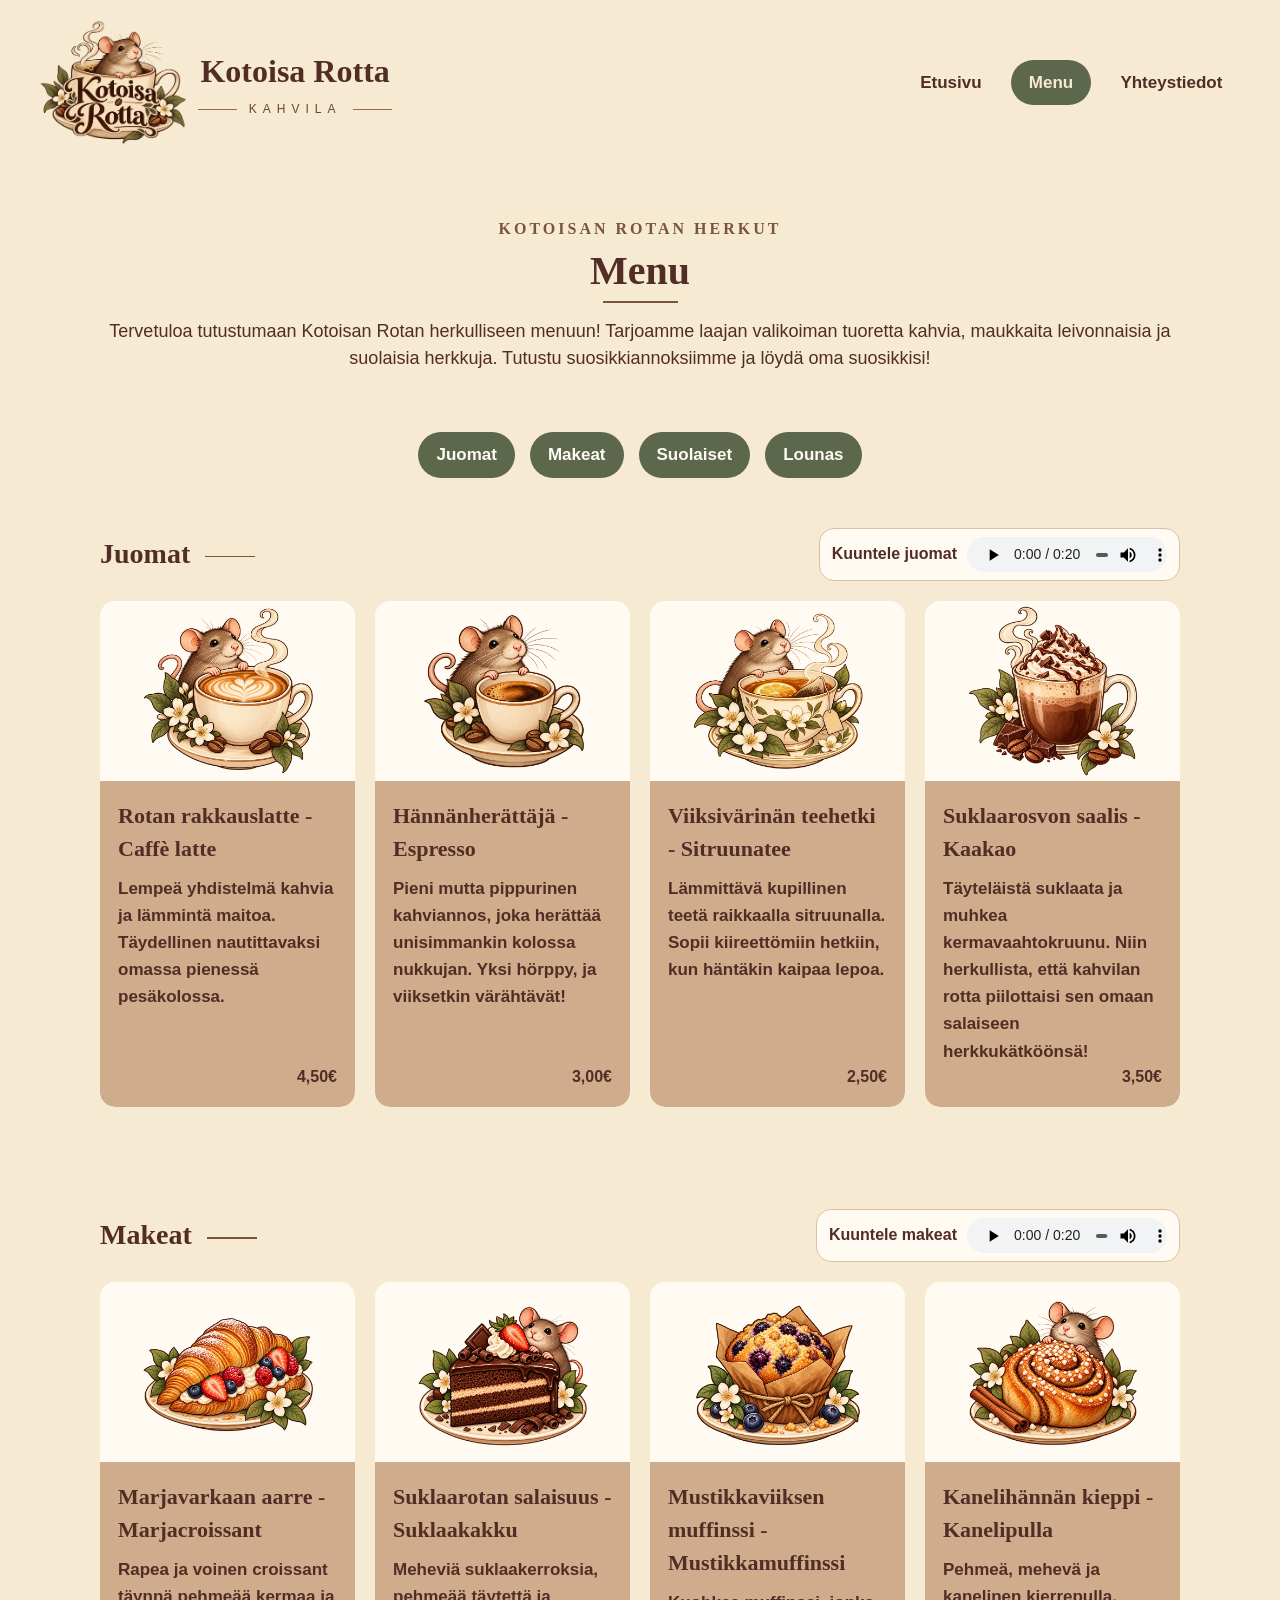
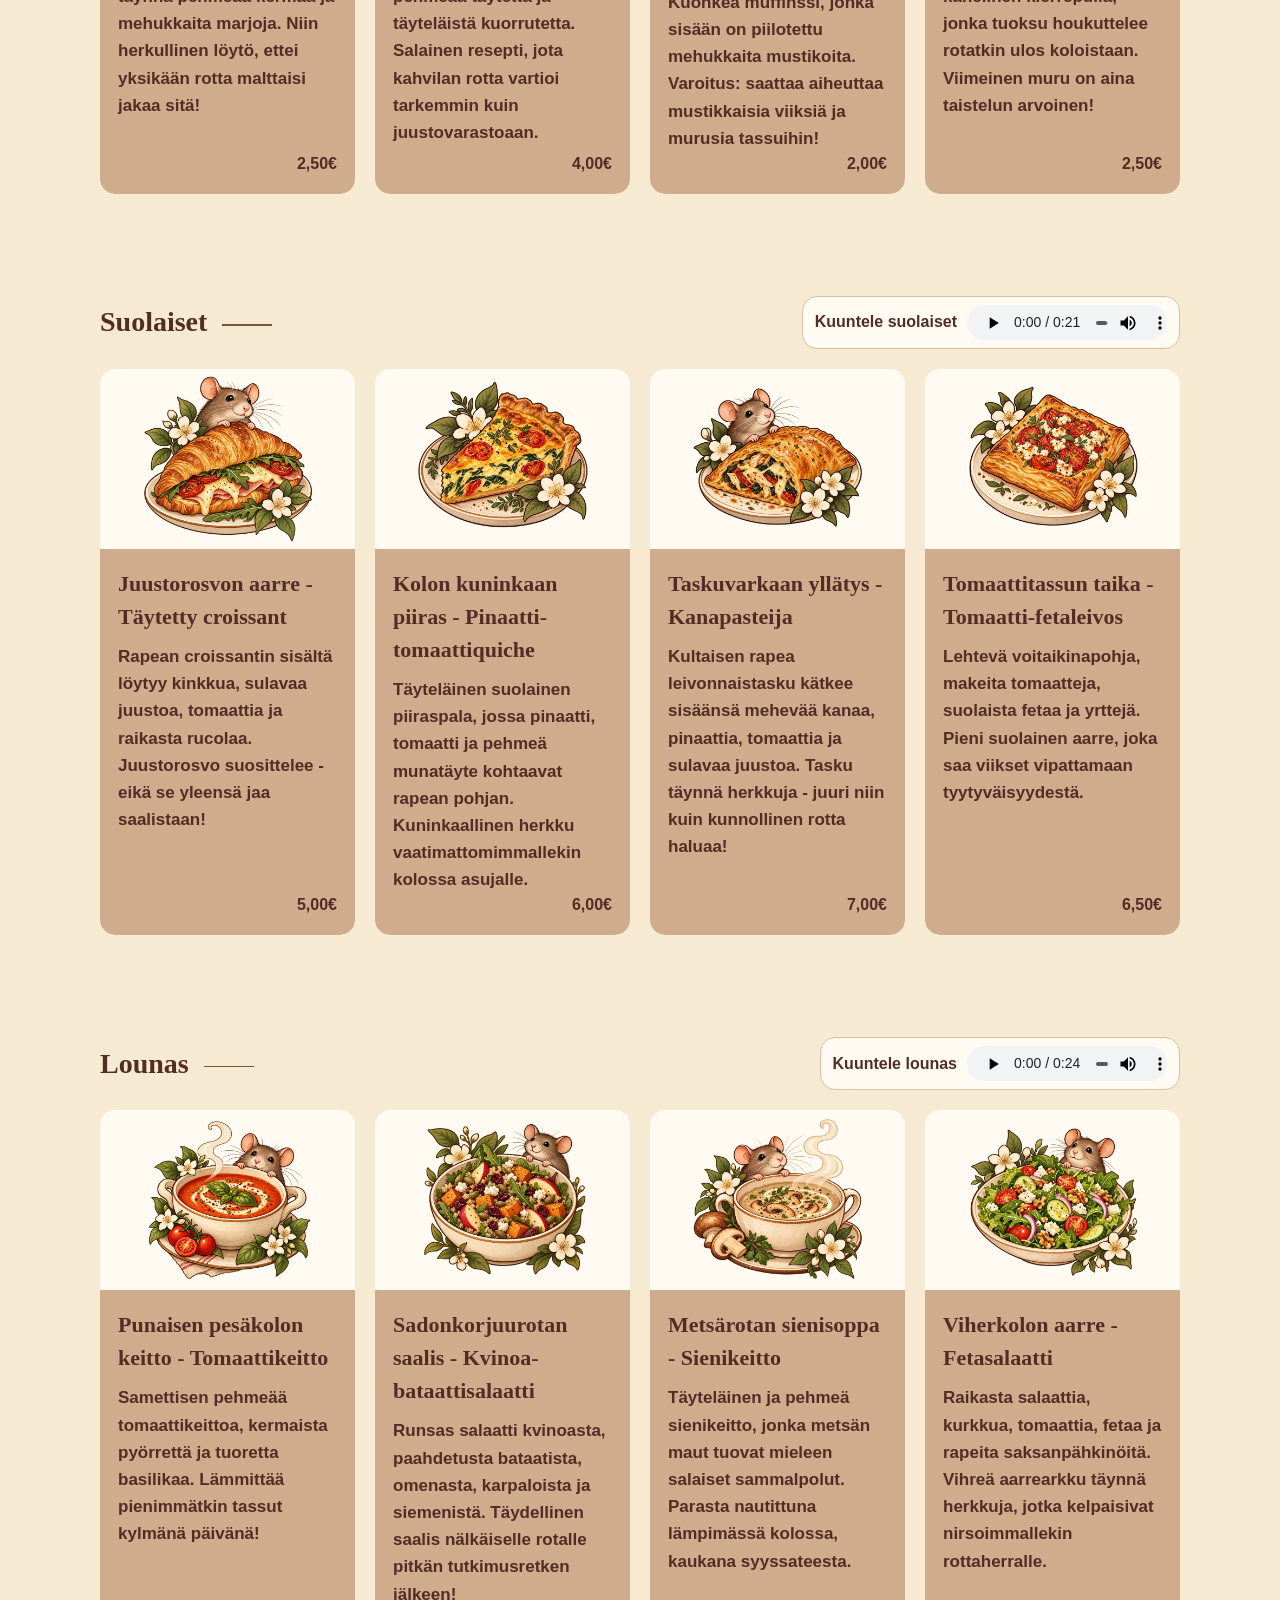
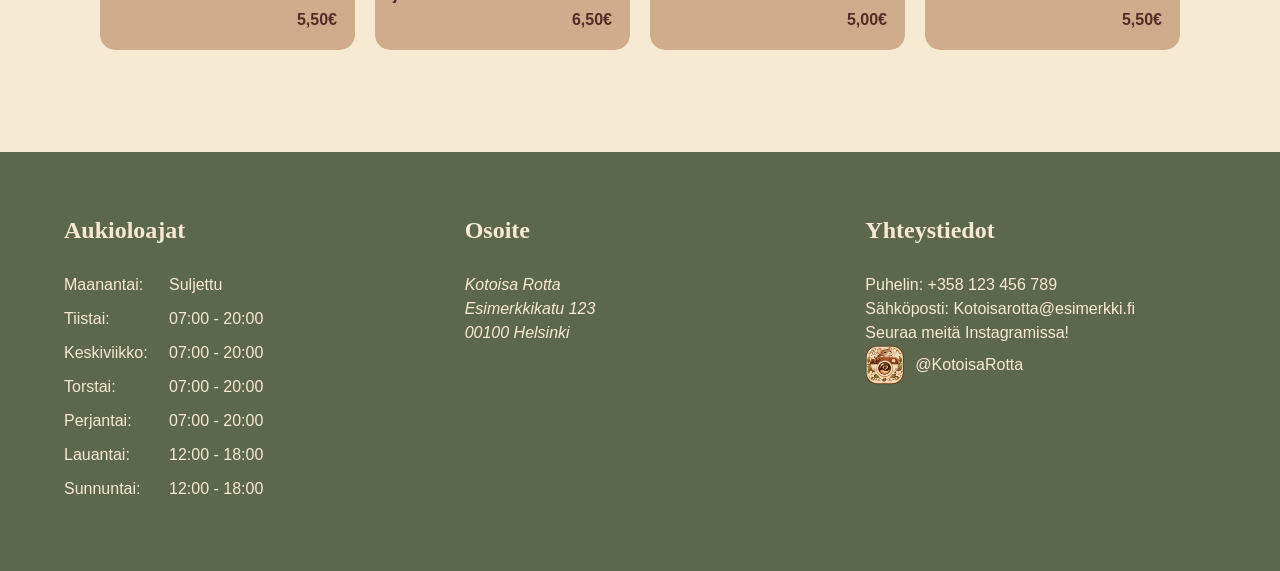
==== commit 19c7ec7d: "Footer päiviteetty muille sivuille" ====
--- a/menu.html
+++ b/menu.html
@@ -344,19 +344,55 @@
 
 
 
-    <footer>
-        <h3>Aukioloajat</h3>
-        <ol>
-            <li><span>Maanantai:</span> <span>Suljettu</span></li>
-            <li><span>Tiistai:</span> <span>07:00 - 20:00</span></li>
-            <li><span>Keskiviikko:</span> <span>07:00 - 20:00</span></li>
-            <li><span>Torstai:</span> <span>07:00 - 20:00</span></li>
-            <li><span>Perjantai:</span> <span>07:00 - 20:00</span></li>
-            <li><span>Lauantai:</span> <span>12:00 - 18:00</span></li>
-            <li><span>Sunnuntai:</span> <span>12:00 - 18:00</span></li>
-        </ol>
-    </footer>   
-
+   <footer>
+        <div class="footer-sisalto">
+
+            <!---Aukioloajat--->
+            <div class="footer-osio">
+                <h3>Aukioloajat</h3>
+                <ol>
+                    <li><span>Maanantai:</span> <span>Suljettu</span></li>
+                    <li><span>Tiistai:</span> <span>07:00 - 20:00</span></li>
+                    <li><span>Keskiviikko:</span> <span>07:00 - 20:00</span></li>
+                    <li><span>Torstai:</span> <span>07:00 - 20:00</span></li>
+                    <li><span>Perjantai:</span> <span>07:00 - 20:00</span></li>
+                    <li><span>Lauantai:</span> <span>12:00 - 18:00</span></li>
+                    <li><span>Sunnuntai:</span> <span>12:00 - 18:00</span></li>
+                </ol>
+            </div>
+
+            <!---sijainti--->
+            <div class="footer-osio">
+                <h3>Osoite</h3>
+                <address>
+                    <P>Kotoisa Rotta</P>
+                    <p>Esimerkkikatu 123</p> 
+                    <p>00100 Helsinki</p>
+                </address>
+    
+            </div>
+           
+
+              <!-- Yhteystiedot ja Instagram -->
+        <div class="footer-osio">
+            <h3>Yhteystiedot</h3>
+
+            <p>Puhelin: +358 123 456 789</p>
+            <p>Sähköposti: Kotoisarotta@esimerkki.fi</p>
+
+            <div class="sosiaalinen-media">
+                <p>Seuraa meitä Instagramissa!</p>
+
+                <div class="instagram-rivi">
+                    <img src="kuvat/Kamera.webp"
+                         alt=""
+                         width="40"
+                         height="40">
+                    <span>@KotoisaRotta</span>
+                </div>
+            </div>
+        </div>
+    </footer>
 
 </body>
 </html>
--- a/css/style.css
+++ b/css/style.css
@@ -48,11 +48,12 @@
  
 header { 
     background-color: #f6ead2; 
-    padding: 20px 40px 0; 
+    padding: 20px 3% 12px; 
     display: flex; 
     justify-content: space-between; 
     align-items: center; 
     flex-wrap: wrap;
+    row-gap: 35px;
 } 
  
 
@@ -61,13 +62,13 @@
 .logo-alue { 
     display: flex; 
     align-items: center; 
-    gap: 20px;
-    flex-wrap: wrap;
+    gap: 10px;
+    flex-wrap: nowrap;
 } 
  
 .logo-alue img { 
-    width: 150px;
-    max-width: 25vw; 
+    width: clamp(125px, 16vw, 150px);
+    max-width: 45vw; 
     height: auto; 
     object-fit: contain; 
  
@@ -79,6 +80,10 @@
     align-items: center; 
 } 
 
+/*Kahvilan nimi mukautuu näytönkokoon*/
+.logo-teksti h1 {
+    font-size: clamp(25px, 3.5vw, 32px);
+}
 
 /*kavila teksti otsikon alle. en ole varma onko oikein*/ 
 
@@ -96,7 +101,7 @@
 .kahvila-rivi::after { 
     content: ""; 
  
-    width: 45px; 
+    width: clamp(18px, 3vw, 45px); 
     height: 1px; 
  
     background-color: #93684f; 
@@ -106,7 +111,7 @@
     color: #6b4534; 
  
     font-size: 12px; 
-    letter-spacing: 6px; 
+    letter-spacing: clamp(2px, 0.5vw, 6px); 
 } 
 
 /* Navigaatio (Etusivu, menu, yhteystiedot) */ 
@@ -114,16 +119,17 @@
 nav { 
     display: flex; 
     align-items: center; 
-    gap: 20px; 
-    flex-wrap: wrap;
+    gap: 10px;
+    flex-wrap: nowrap;
 } 
  
 nav a { 
     display: inline-block;  
     text-decoration: none; 
     font-weight: bold; 
-    color: #512d25; 
-    padding: 10px 20px; 
+    color: #512d25;
+    font-size: 17px; 
+    padding: clamp(8px, 1.5vw, 20px);
     border-radius: 25px; 
  
 } 
@@ -131,6 +137,9 @@
 nav a.active { 
     background-color: #5d674b; 
     color: #f6ead2; 
+    border-radius: 25px;
+    padding: 10px 18px;
+    white-space: nowrap;
 } 
 
 
@@ -477,7 +486,9 @@
     
     background-color: #5d674b;
     color: #fffaf2;
-   
+    border-radius: 25px;
+    padding: 10px 18px;
+    white-space: nowrap;  
 }
 
 /* yksittäinen tuoteryhmä */
@@ -776,14 +787,16 @@
 
 .aukioloajat {
    list-style: none;
+   margin-top: 20px;
 }
 
 .aukioloajat li {
     display: grid;
-    grid-template-columns: 1fr 1fr;
-    gap: 10px;
-    margin-bottom: 12px;
-}
+    grid-template-columns: 100px 1fr;
+    gap: 5px;
+    margin-bottom: 10px;
+}
+
 
 .yhteystiedot-esittely li span:last-child {
     text-align: right;
@@ -844,13 +857,8 @@
 
 /* otsikko sivit */
 .arvostelut thead {
-    background-color: #ead8bc;
-    color: #512d25;
-}
-
-/*joka toinen arvostelurivi on eri värinen*/
-.arvostelut tbody tr:nth-child(even) {
-    background-color: #f6ead2;
+    background-color: #5d674b;
+    color: #fffaf2;
 }
 
 /*Viimeisen rivin alareuna ei näy*/
@@ -869,19 +877,21 @@
     width: 100%; 
     background-color: #5d674b; 
     color: #f6ead2; 
-    padding: 40px; 
+    padding: 60px 5%; 
     margin-top: 0; 
  
 } 
  
 footer h3 { 
     color: #f6ead2; 
+    margin-bottom: 25px;
 }
 
 /* Footterissa olevat aukiolojat */
 footer ol { 
     list-style: none; 
     padding-left: 0; 
+    margin-top: 20px;
 }
 
 footer li { 
@@ -892,9 +902,25 @@
 }
 
 
-
-img {
+.instagram-rivi {
+    display: flex;
+    gap: 10px;
+    align-items: center;
+}
+
+.instagram-rivi img {
     max-width: 100%;
     height: auto;
-}
-
+    object-fit: contain;
+}
+
+/* Footerin osioiden asettelu gridillä */
+
+.footer-sisalto {
+    display: grid;
+    grid-template-columns: repeat(auto-fit, minmax(220px, 1fr));
+    gap: 50px;
+    max-width: 1200px;
+    margin: 0 auto;
+}
+
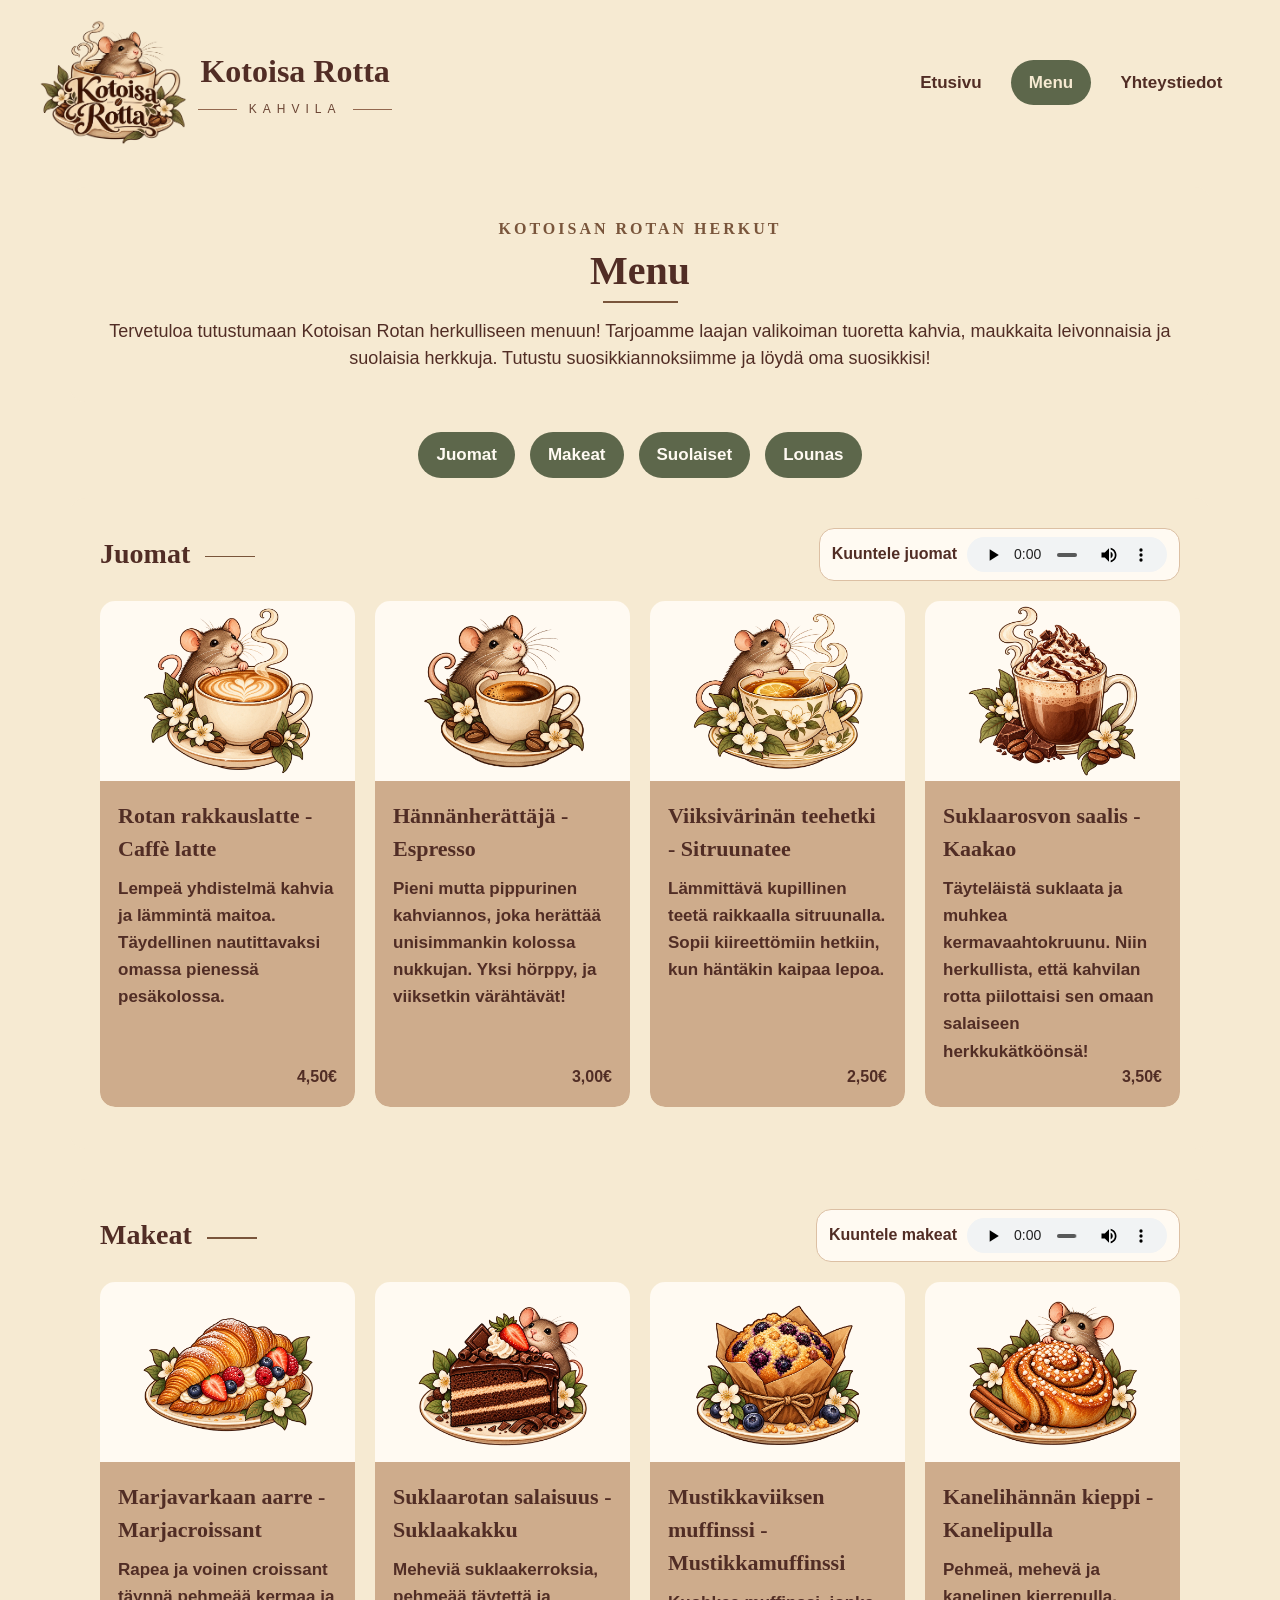
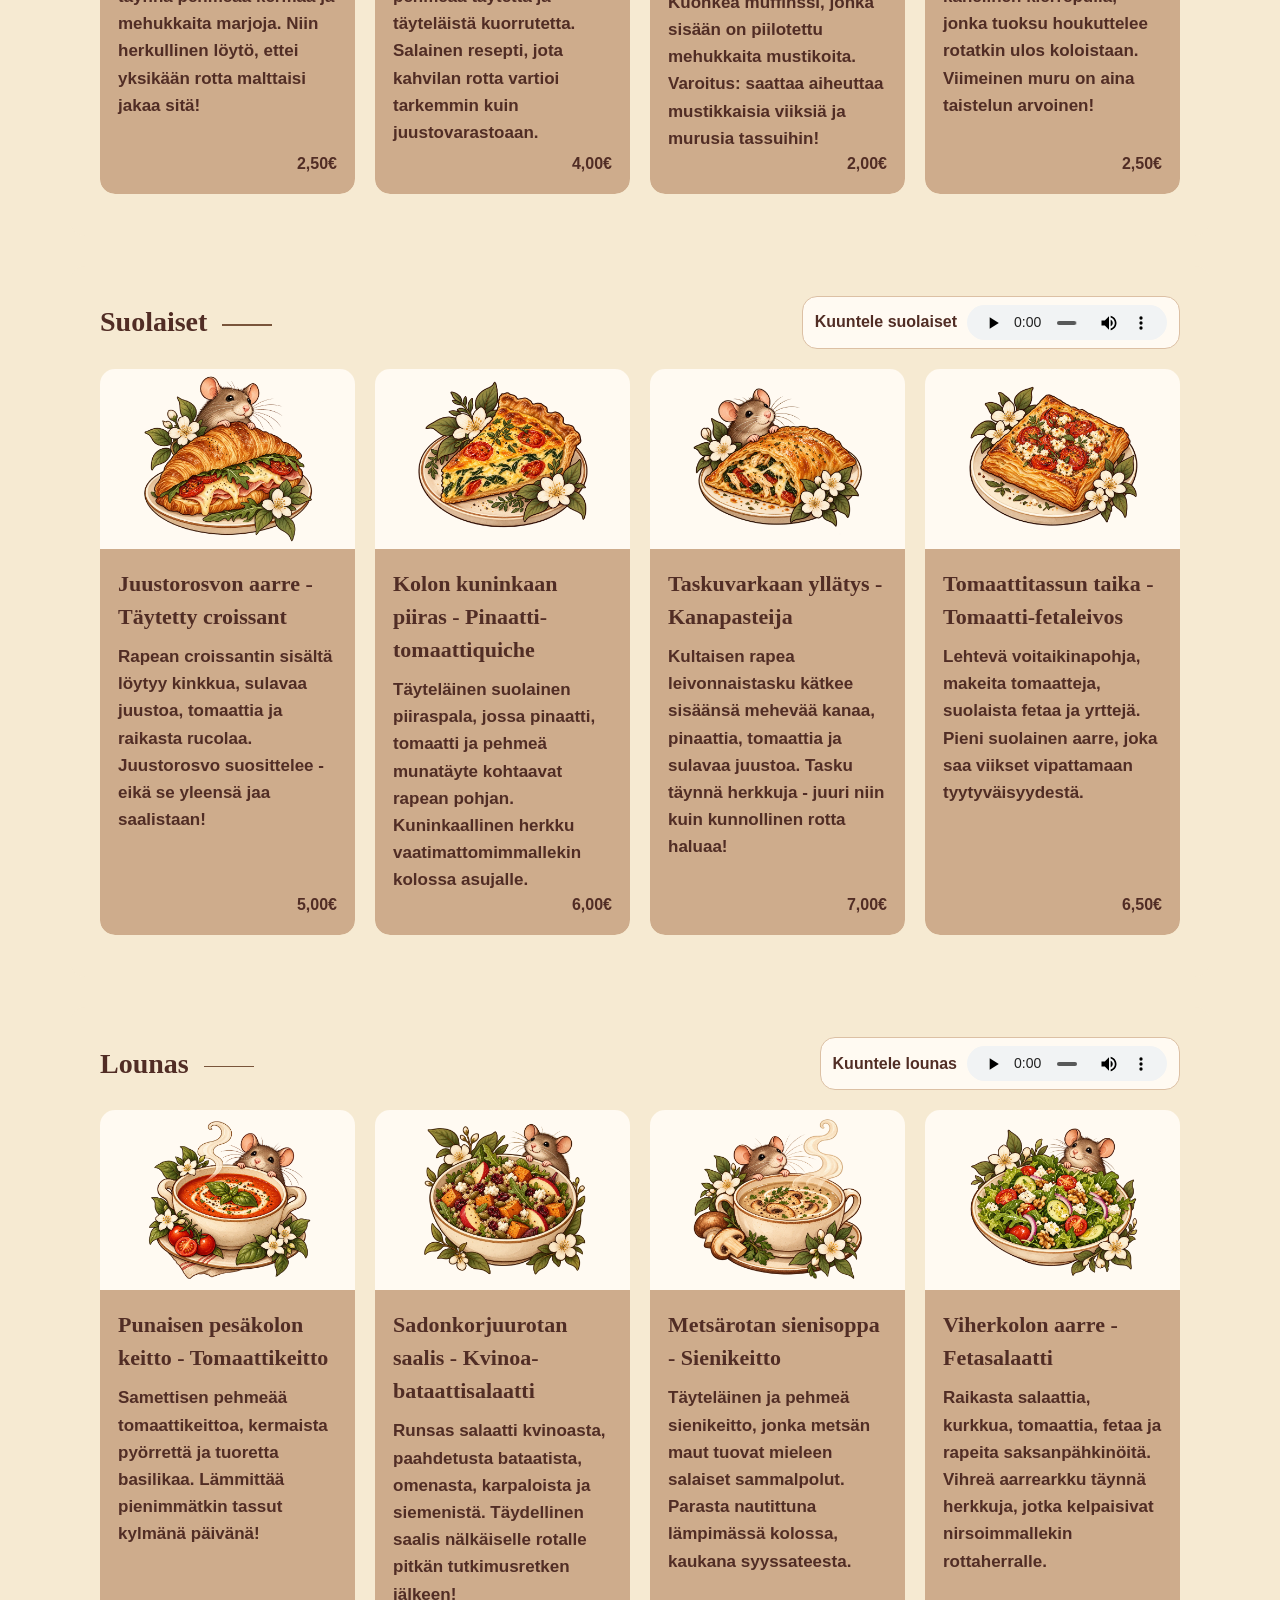
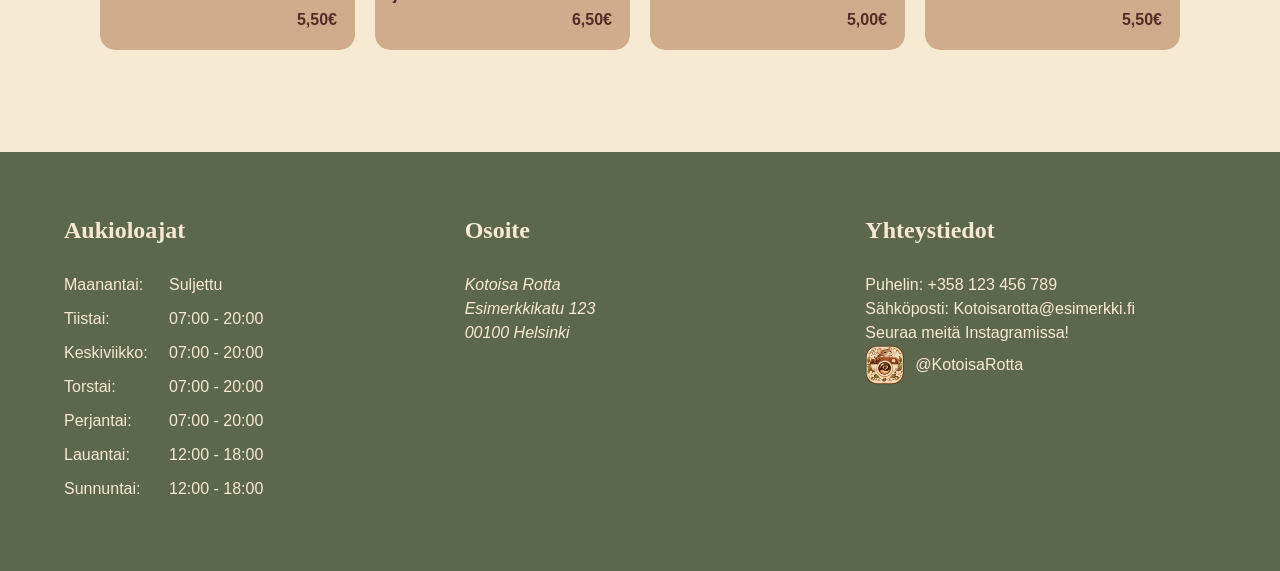
==== commit 5ffc4a80: "Vielä hiukan koodi muutosta" ====
--- a/menu.html
+++ b/menu.html
@@ -336,6 +336,7 @@
                             <span class="hinta">5,50€</span>
                         </div>
                     </article>
+                </div>
             </div>
         </section>
       
@@ -343,8 +344,7 @@
     </main>
 
 
-
-   <footer>
+ <footer>
         <div class="footer-sisalto">
 
             <!---Aukioloajat--->
@@ -374,25 +374,27 @@
            
 
               <!-- Yhteystiedot ja Instagram -->
-        <div class="footer-osio">
-            <h3>Yhteystiedot</h3>
-
-            <p>Puhelin: +358 123 456 789</p>
-            <p>Sähköposti: Kotoisarotta@esimerkki.fi</p>
-
-            <div class="sosiaalinen-media">
-                <p>Seuraa meitä Instagramissa!</p>
-
-                <div class="instagram-rivi">
-                    <img src="kuvat/Kamera.webp"
+            <div class="footer-osio">
+                <h3>Yhteystiedot</h3>
+
+                <p>Puhelin: +358 123 456 789</p>
+                <p>Sähköposti: Kotoisarotta@esimerkki.fi</p>
+
+                <div class="sosiaalinen-media">
+                    <p>Seuraa meitä Instagramissa!</p>
+
+                    <div class="instagram-rivi">
+                        <img src="kuvat/Kamera.webp"
                          alt=""
                          width="40"
                          height="40">
-                    <span>@KotoisaRotta</span>
+                        <span>@KotoisaRotta</span>
+                    </div>
                 </div>
             </div>
         </div>
-    </footer>
+    </footer>  
+
 
 </body>
 </html>
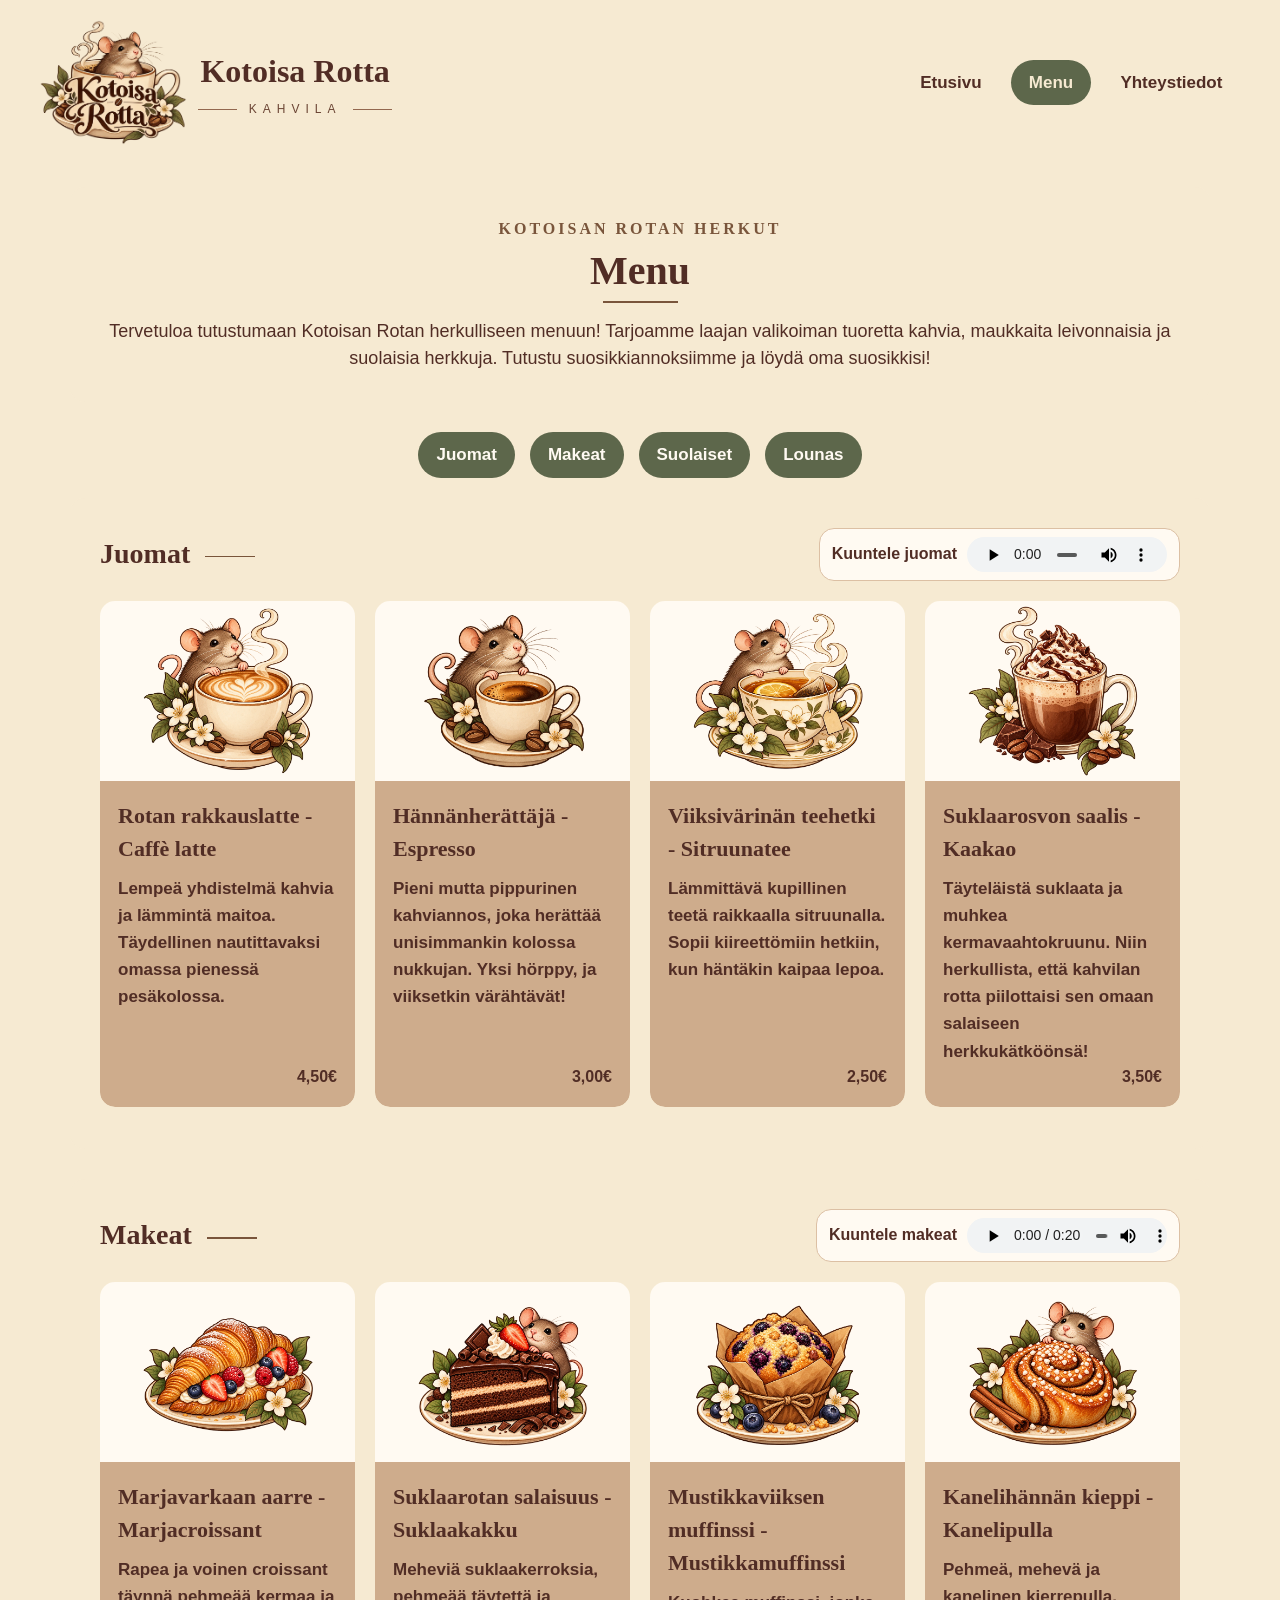
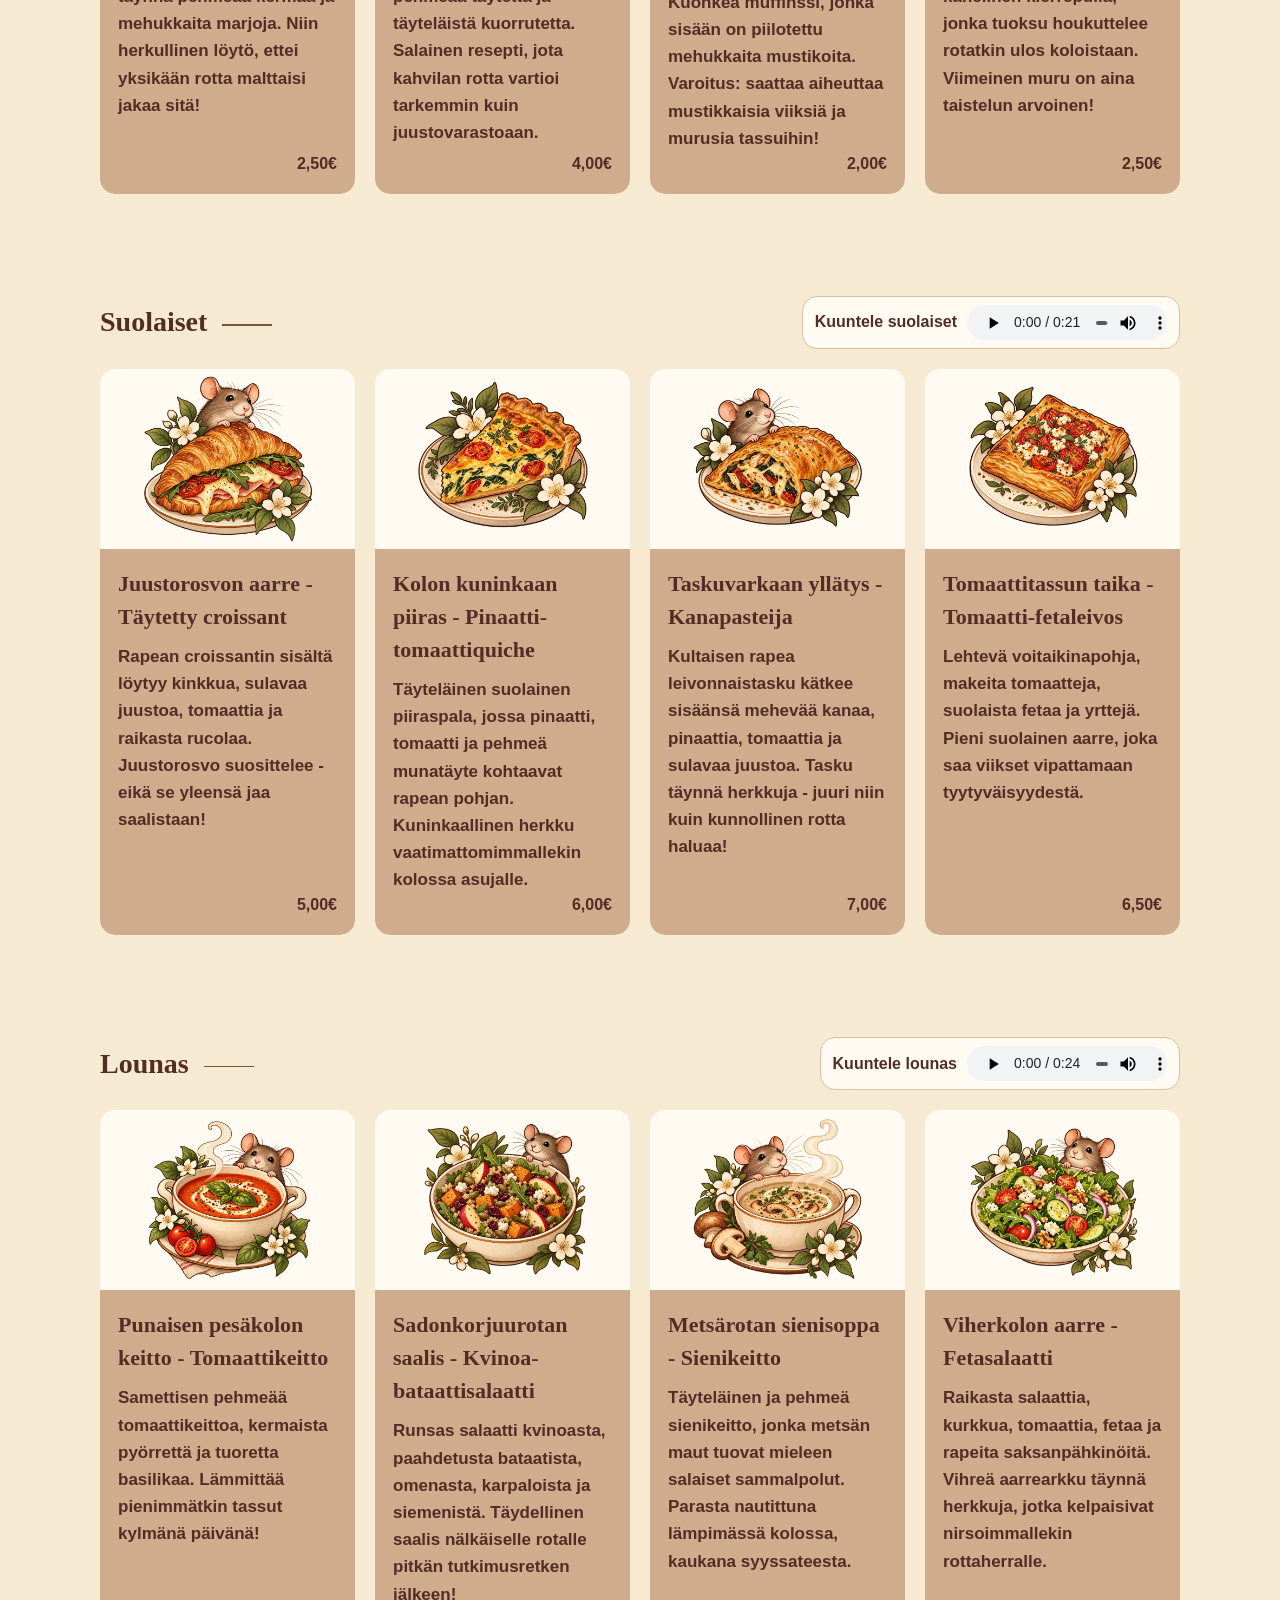
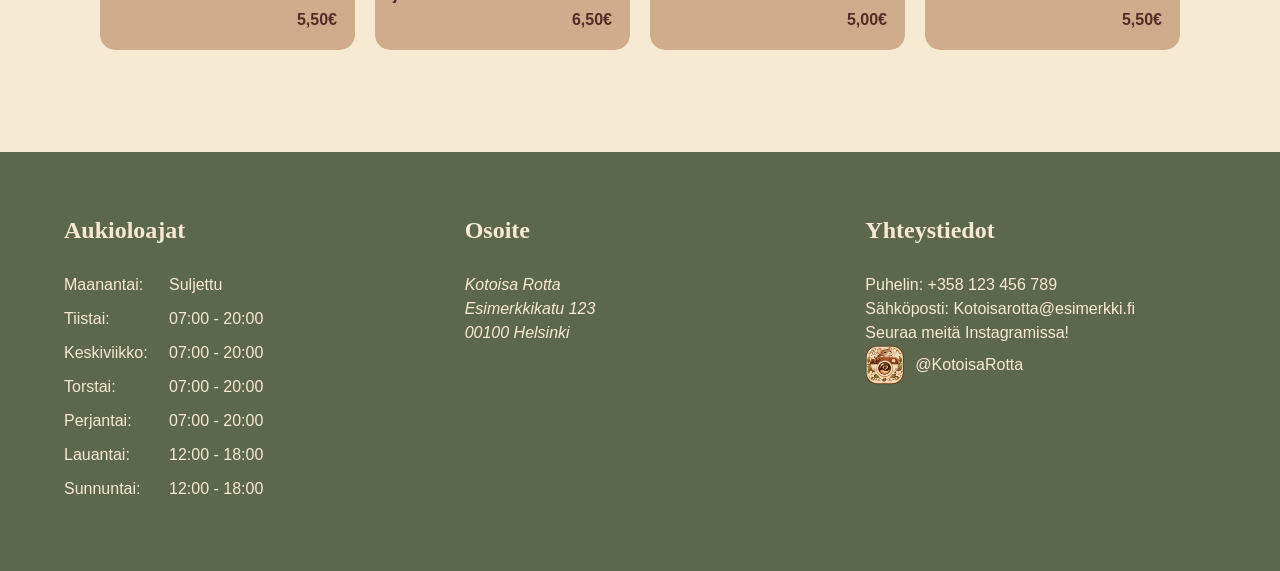
==== commit 382a4562: "Korjattu kommentteja" ====
--- a/menu.html
+++ b/menu.html
@@ -37,7 +37,7 @@
 
     <main class="menu-sisalto">
     
-        <!-- Menun esittely-->
+        <!-- Menun esittely -->
         <section class="menu-esittely">
             <p class="koristeteksti">KOTOISAN ROTAN HERKUT</p>
             <h2>Menu</h2>
@@ -54,13 +54,13 @@
             <a href="#lounas">Lounas</a>
         </nav>
 
-        <!--Juomat-->
+        <!-- Juomat -->
         <section class="menu-osio" id="juomat">
 
             <div class="menu-otsikko">
                 <h2>Juomat</h2>
 
-                <!---Lisätään ääni-->
+                <!-- Lisätään ääni-->
                 <div class="menu-aanite">
                 <span>Kuuntele juomat</span>
                 
@@ -132,7 +132,7 @@
             <div class="menu-otsikko">
                 <h2>Makeat</h2>
 
-                <!---Lisätään ääni--->
+                <!-- Lisätään ääni -->
                 <div class="menu-aanite">
                     <span>Kuuntele makeat</span>
                 
@@ -201,7 +201,7 @@
         <section class="menu-osio" id="suolaiset">
             <div class="menu-otsikko">
                 <h2>Suolaiset</h2>
-                <!---Lisätään ääni--->
+                <!-- Lisätään ääni -->
            
                 <div class="menu-aanite">
                     <span>Kuuntele suolaiset</span>
@@ -273,7 +273,7 @@
             <div class="menu-otsikko">
                 <h2>Lounas</h2>
 
-                <!---Lisätään ääni--->
+                <!-- Lisätään ääni -->
                 <div class="menu-aanite">
                     <span>Kuuntele lounas</span>
                     
@@ -347,7 +347,7 @@
  <footer>
         <div class="footer-sisalto">
 
-            <!---Aukioloajat--->
+            <!-- Aukioloajat -->
             <div class="footer-osio">
                 <h3>Aukioloajat</h3>
                 <ol>
@@ -361,7 +361,7 @@
                 </ol>
             </div>
 
-            <!---sijainti--->
+            <!-- sijainti -->
             <div class="footer-osio">
                 <h3>Osoite</h3>
                 <address>
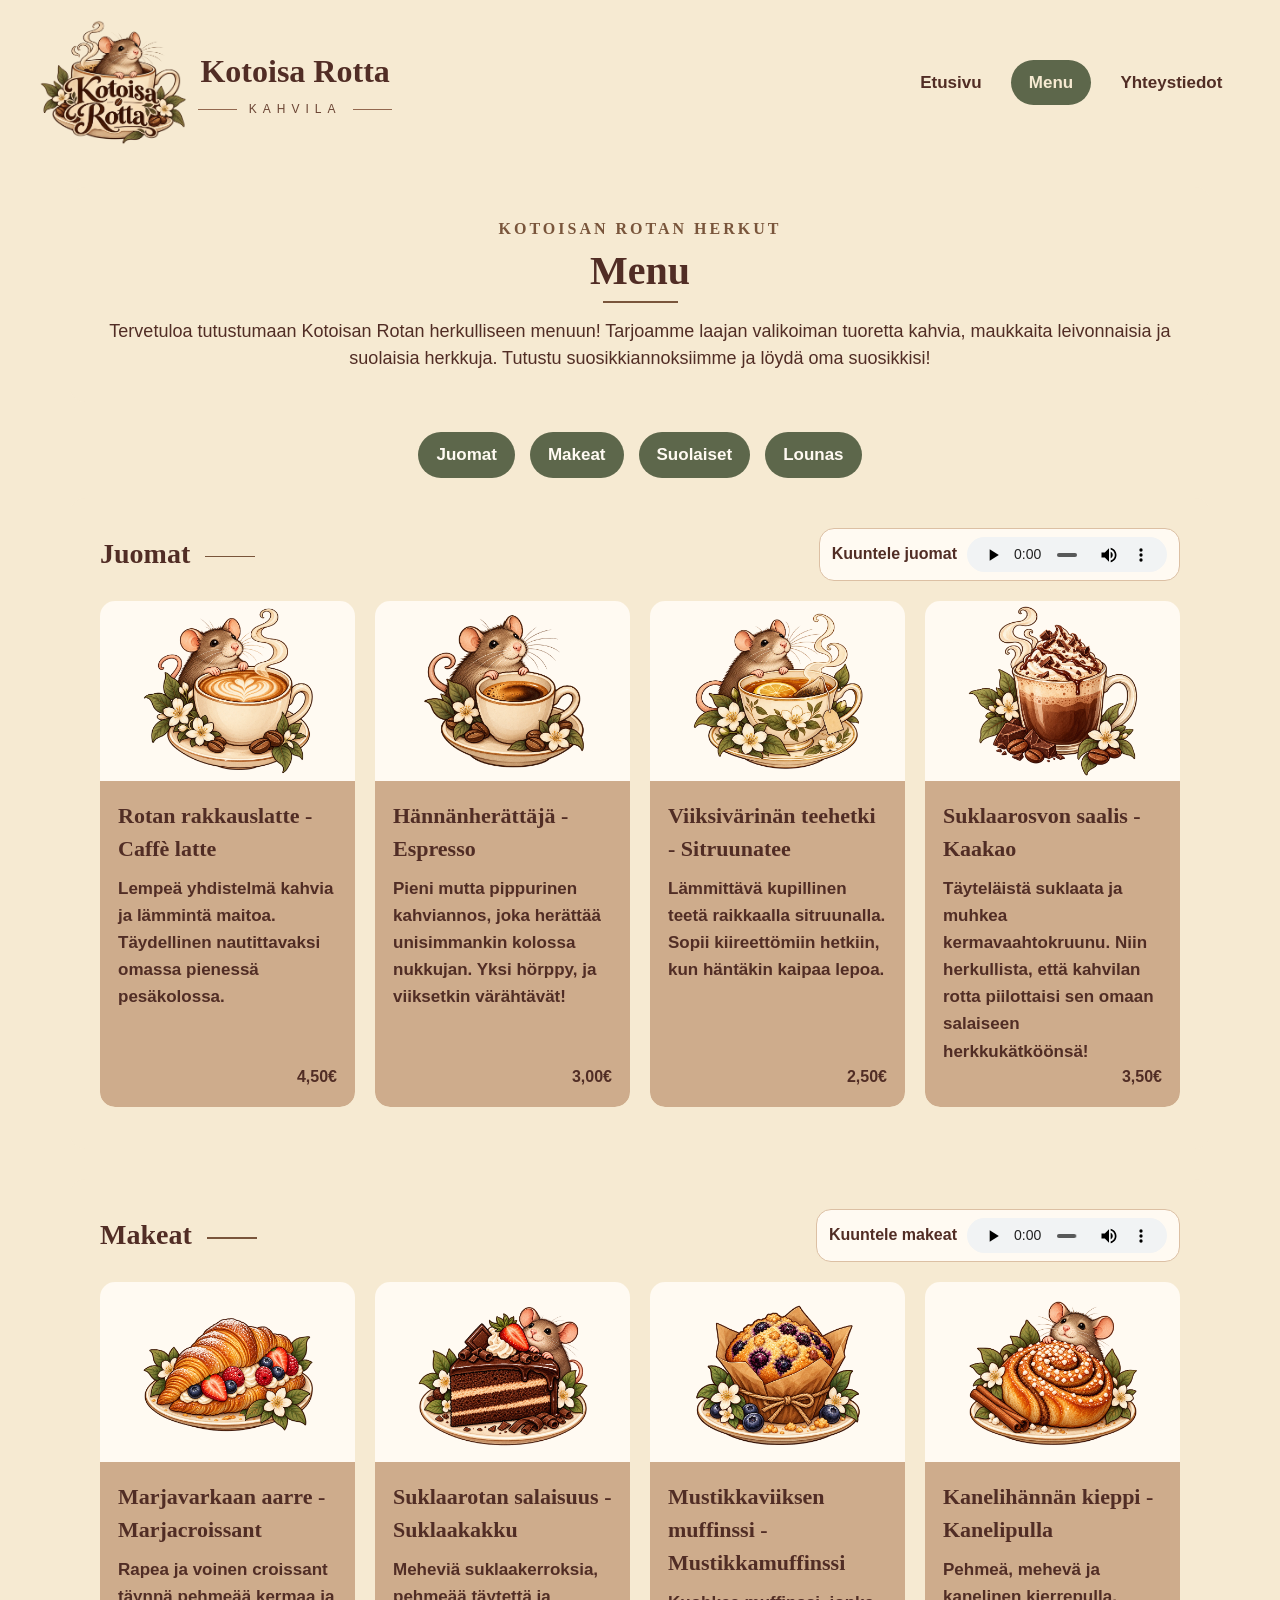
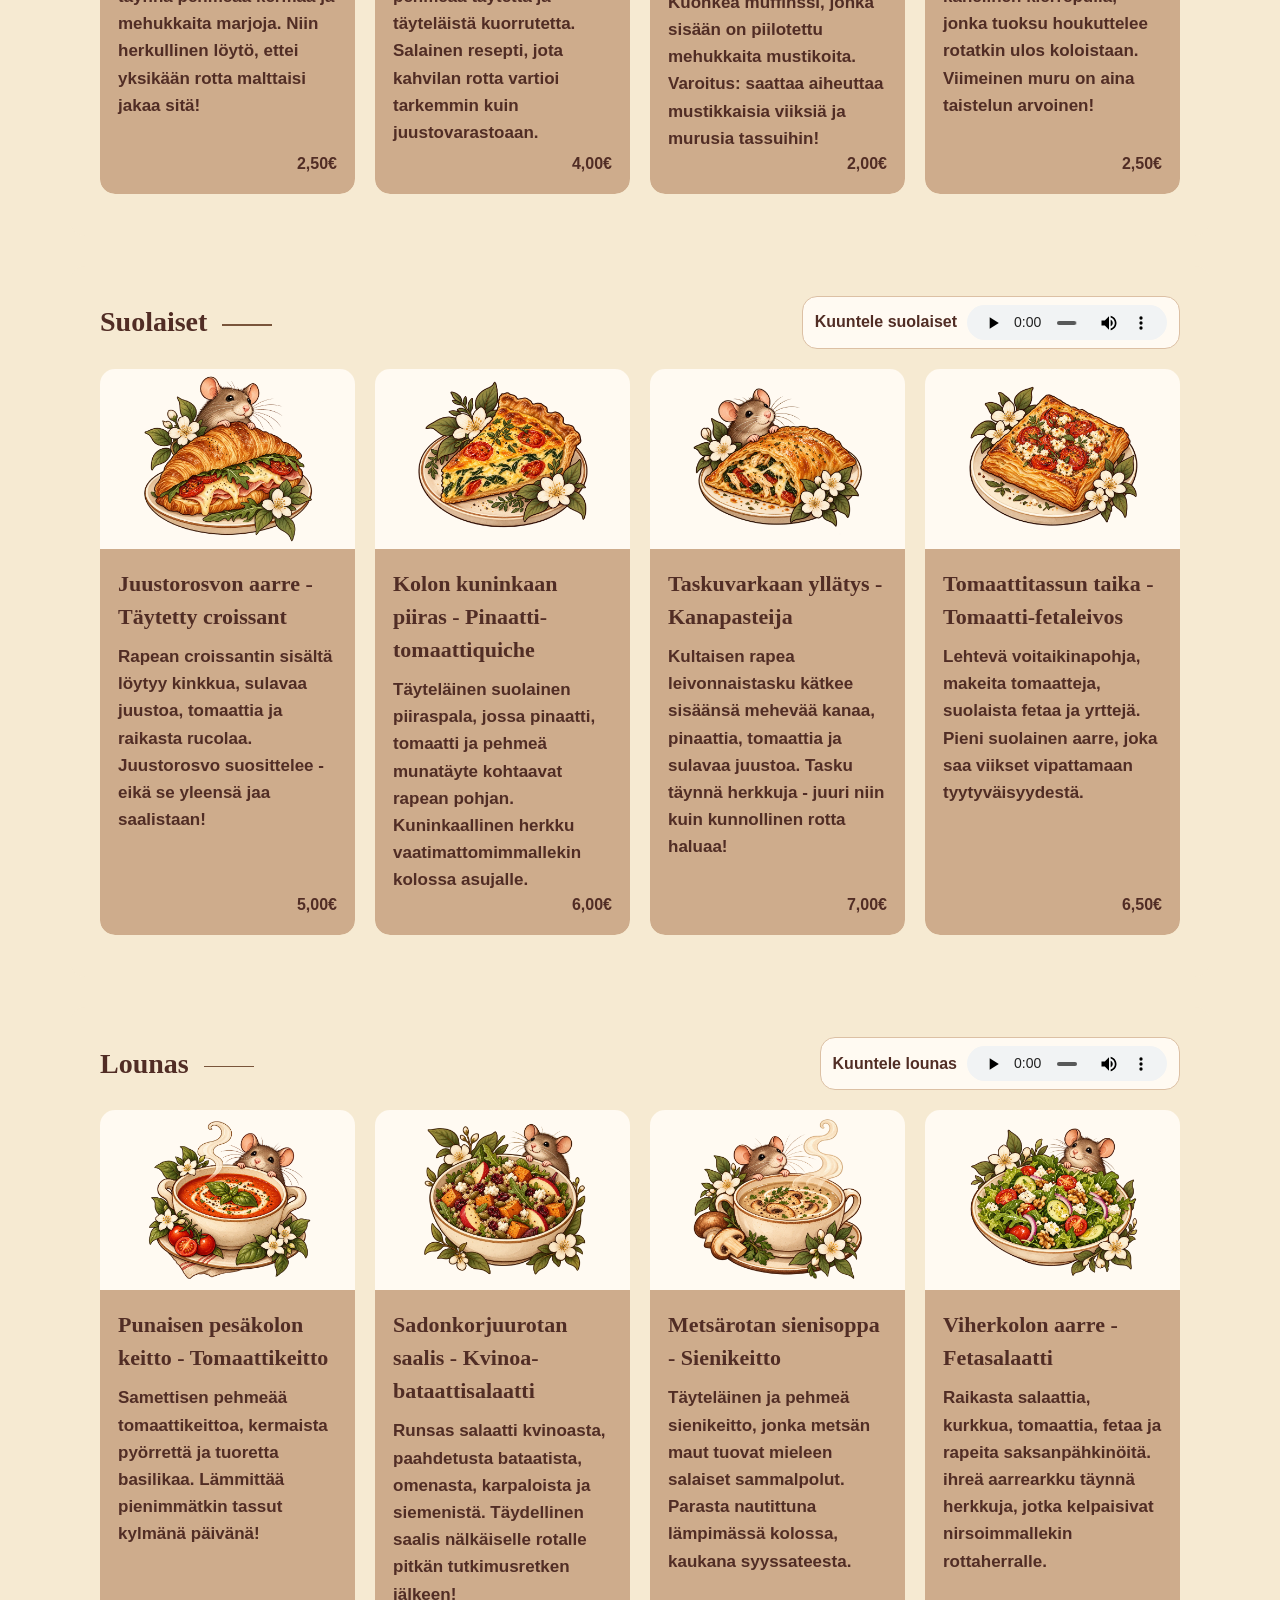
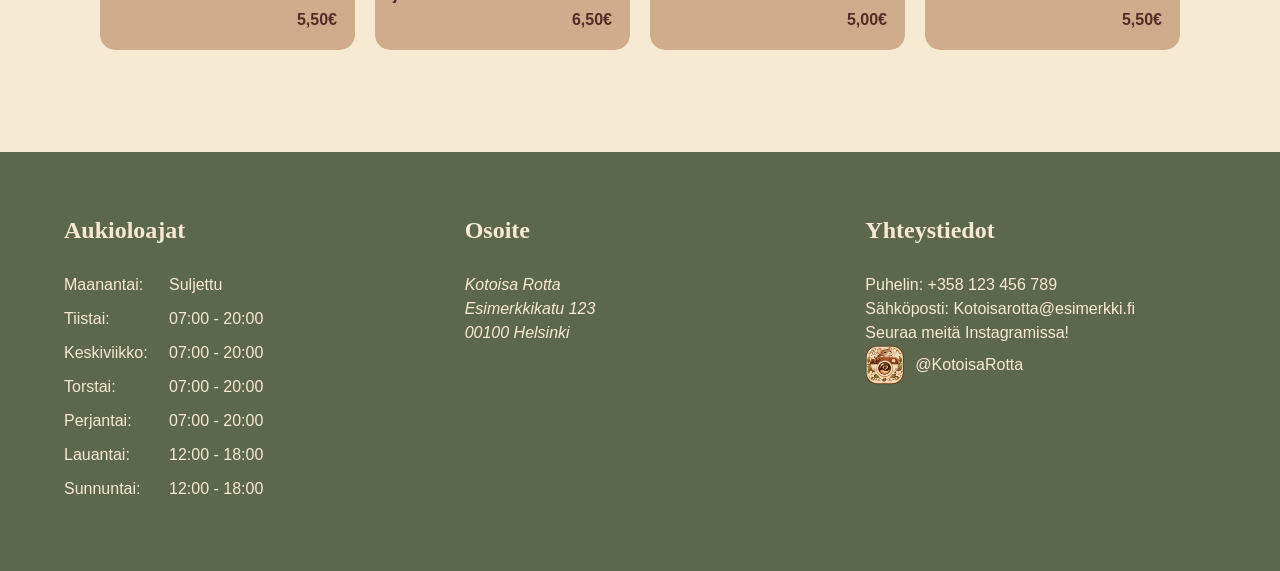
==== commit 23b6dfa7: "poistettu ylimääräinen div sulku" ====
--- a/menu.html
+++ b/menu.html
@@ -285,58 +285,57 @@
             </div>
 
             <div class="menu-tuotteet">
-                    <article class="tuotekortti">
-                        <img src="kuvat/Menu/tomaattikeitto.webp" 
-                        alt="Tomaattikeitto"
-                        width="1254"
-                        height="1254">
-                        <div class="kortti-teksti">
-                            <h3>Punaisen pesäkolon keitto - Tomaattikeitto</h3>
-                            <p>Samettisen pehmeää tomaattikeittoa, kermaista pyörrettä ja tuoretta basilikaa.
-                                Lämmittää pienimmätkin tassut kylmänä päivänä!</p>
-                            <span class="hinta">5,50€</span>
-                        </div>
-                    </article>
-
-                    <article class="tuotekortti">
-                        <img src="kuvat/Menu/syyssalaatti.webp" 
-                        alt="Syyssalaatti"
-                        width="1254"
-                        height="1254">
-                        <div class="kortti-teksti">
-                            <h3>Sadonkorjuurotan saalis - Kvinoa-bataattisalaatti</h3>
-                            <p>Runsas salaatti kvinoasta, paahdetusta bataatista, omenasta, karpaloista ja siemenistä. 
-                                Täydellinen saalis nälkäiselle rotalle pitkän tutkimusretken jälkeen!</p>
-                            <span class="hinta">6,50€</span>
-                        </div>
-                    </article>
-
-                    <article class="tuotekortti">
-                        <img src="kuvat/Menu/Sienikeitt.webp" 
-                        alt="Sienikeitto"
-                        width="1254"
-                        height="1254">
-                        <div class="kortti-teksti">
-                            <h3>Metsärotan sienisoppa - Sienikeitto</h3>
-                            <p>Täyteläinen ja pehmeä sienikeitto, jonka metsän maut tuovat mieleen salaiset sammalpolut. 
-                                Parasta nautittuna lämpimässä kolossa, kaukana syyssateesta.</p>
-                            <span class="hinta">5,00€</span>
-                        </div>
-                    </article>
-
-                    <article class="tuotekortti">
-                        <img src="kuvat/Menu/salaatti.webp" 
-                        alt="Salaatti"
-                        width="1254"
-                        height="1254">
-                        <div class="kortti-teksti">
-                            <h3>Viherkolon aarre - Fetasalaatti</h3>
-                            <p>Raikasta salaattia, kurkkua, tomaattia, fetaa ja rapeita saksanpähkinöitä. 
-                                Vihreä aarrearkku täynnä herkkuja, jotka kelpaisivat nirsoimmallekin rottaherralle.</p>
-                            <span class="hinta">5,50€</span>
-                        </div>
-                    </article>
-                </div>
+                <article class="tuotekortti">
+                    <img src="kuvat/Menu/tomaattikeitto.webp" 
+                    alt="Tomaattikeitto"
+                    width="1254"
+                    height="1254">
+                    <div class="kortti-teksti">
+                        <h3>Punaisen pesäkolon keitto - Tomaattikeitto</h3>
+                        <p>Samettisen pehmeää tomaattikeittoa, kermaista pyörrettä ja tuoretta basilikaa.
+                         Lämmittää pienimmätkin tassut kylmänä päivänä!</p>
+                        <span class="hinta">5,50€</span>
+                    </div>
+                </article>
+
+                <article class="tuotekortti">
+                    <img src="kuvat/Menu/syyssalaatti.webp" 
+                    alt="Syyssalaatti"
+                    width="1254"
+                    height="1254">
+                    <div class="kortti-teksti">
+                        <h3>Sadonkorjuurotan saalis - Kvinoa-bataattisalaatti</h3>
+                        <p>Runsas salaatti kvinoasta, paahdetusta bataatista, omenasta, karpaloista ja siemenistä. 
+                         Täydellinen saalis nälkäiselle rotalle pitkän tutkimusretken jälkeen!</p>
+                        <span class="hinta">6,50€</span>
+                    </div>
+                </article>
+
+                <article class="tuotekortti">
+                    <img src="kuvat/Menu/Sienikeitt.webp" 
+                    alt="Sienikeitto"
+                    width="1254"
+                    height="1254">
+                    <div class="kortti-teksti">
+                        <h3>Metsärotan sienisoppa - Sienikeitto</h3>
+                        <p>Täyteläinen ja pehmeä sienikeitto, jonka metsän maut tuovat mieleen salaiset sammalpolut. 
+                        Parasta nautittuna lämpimässä kolossa, kaukana syyssateesta.</p>
+                        <span class="hinta">5,00€</span>
+                    </div>
+                </article>
+
+                <article class="tuotekortti">
+                    <img src="kuvat/Menu/salaatti.webp" 
+                    alt="Salaatti"
+                    width="1254"
+                    height="1254">
+                    <div class="kortti-teksti">
+                        <h3>Viherkolon aarre - Fetasalaatti</h3>
+                        <p>Raikasta salaattia, kurkkua, tomaattia, fetaa ja rapeita saksanpähkinöitä. 
+                            ihreä aarrearkku täynnä herkkuja, jotka kelpaisivat nirsoimmallekin rottaherralle.</p>
+                        <span class="hinta">5,50€</span>
+                    </div>
+                </article>
             </div>
         </section>
       
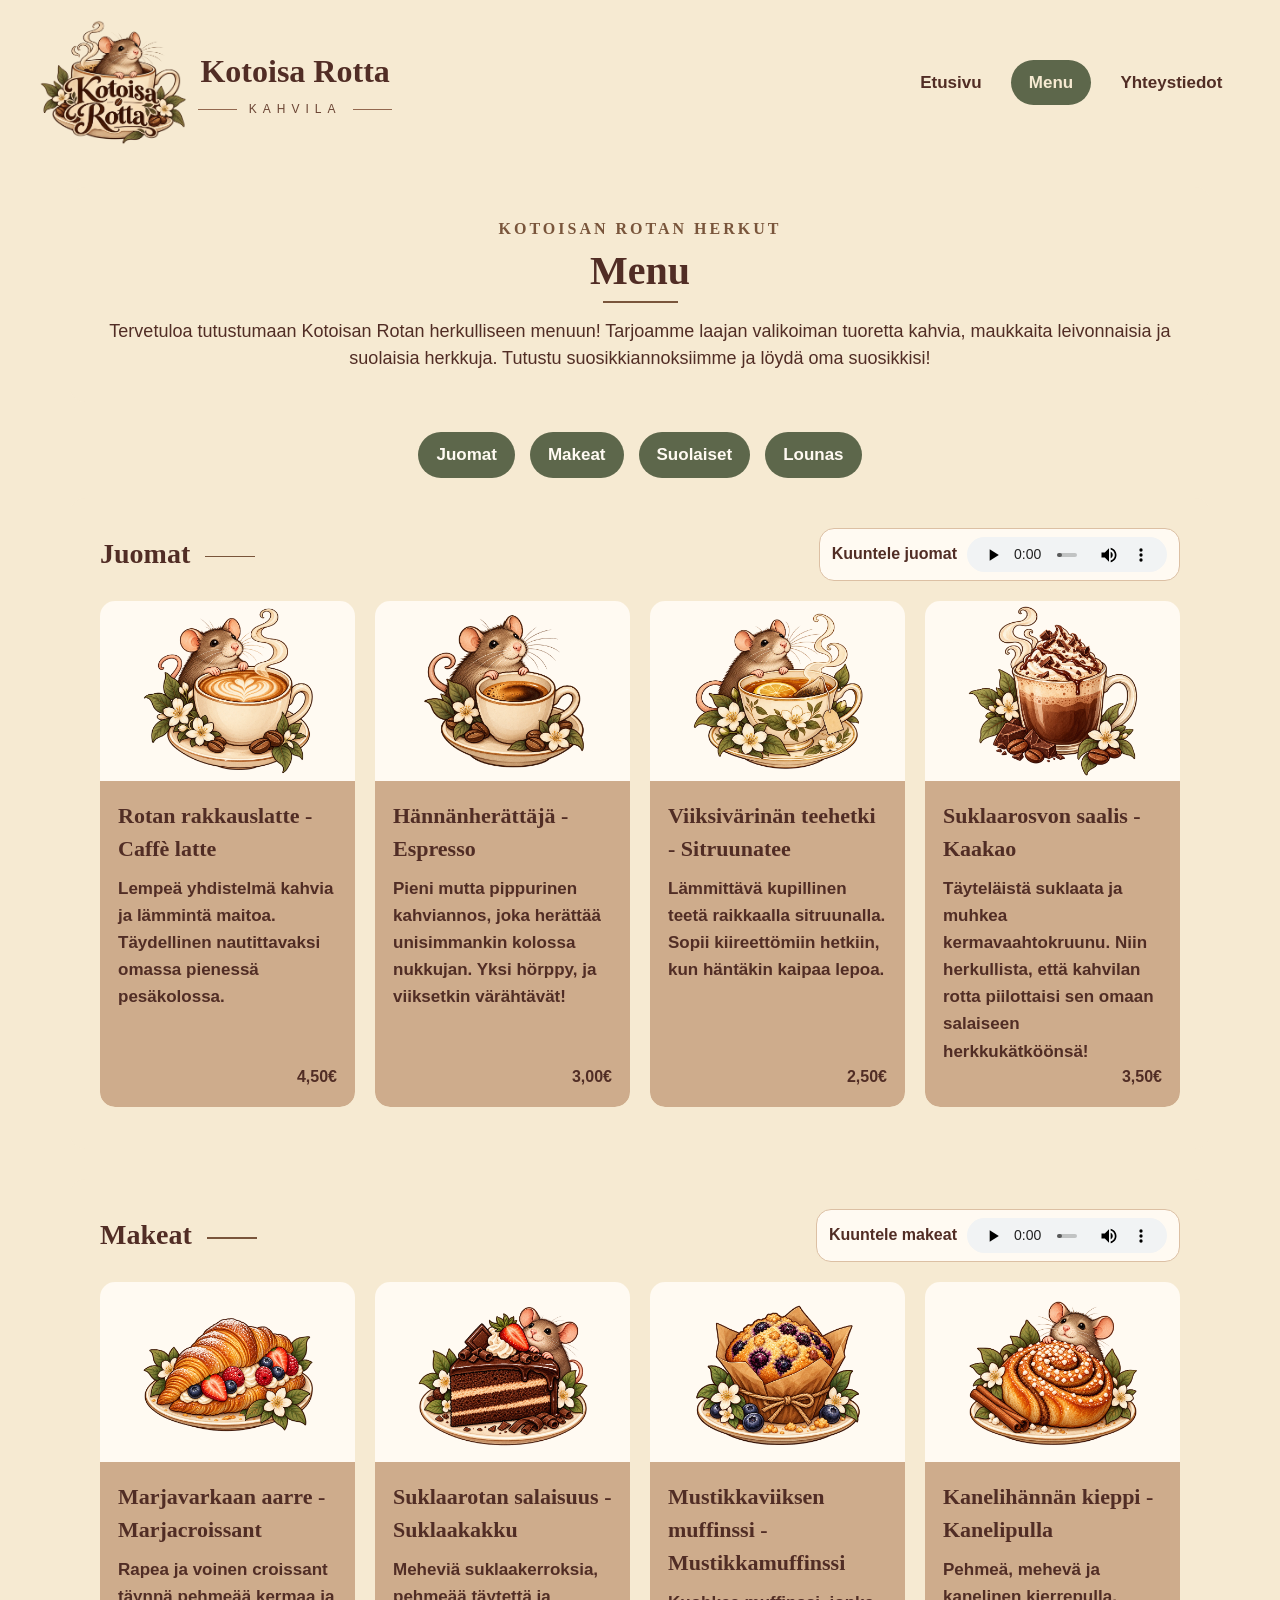
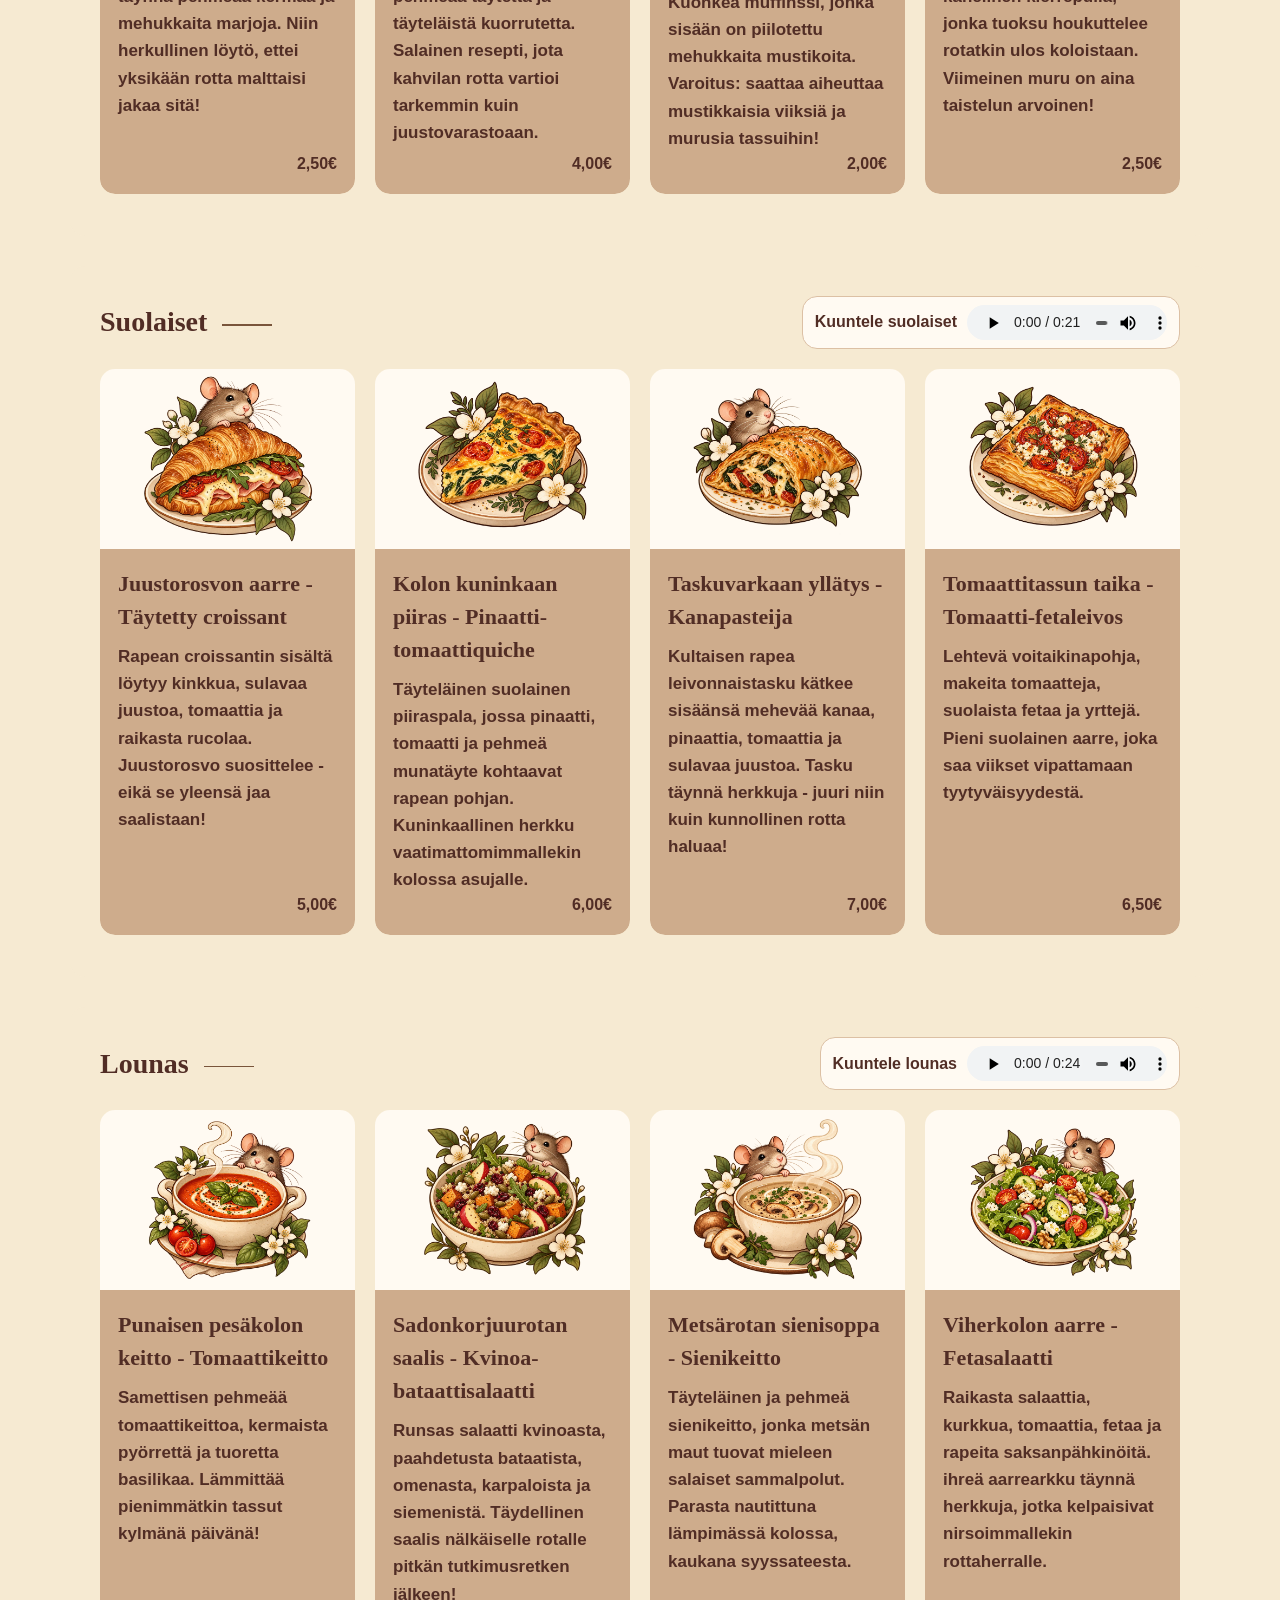
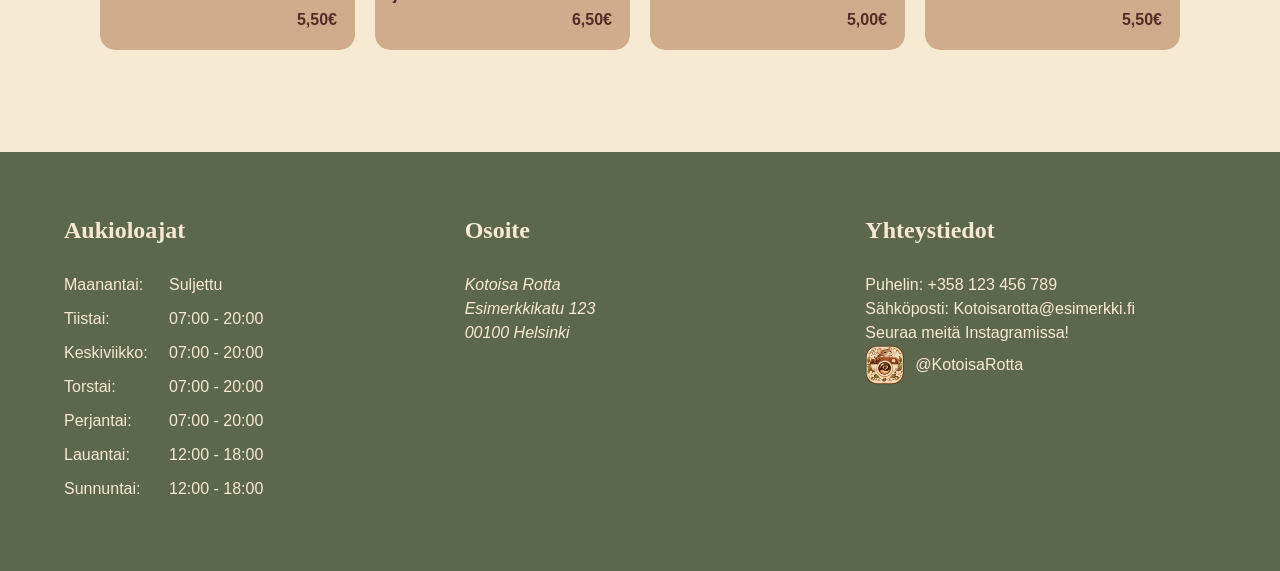
==== commit 4c453219: "Muutettu articleclass diviksi" ====
--- a/menu.html
+++ b/menu.html
@@ -339,7 +339,6 @@
             </div>
         </section>
       
-    
     </main>
 
 
